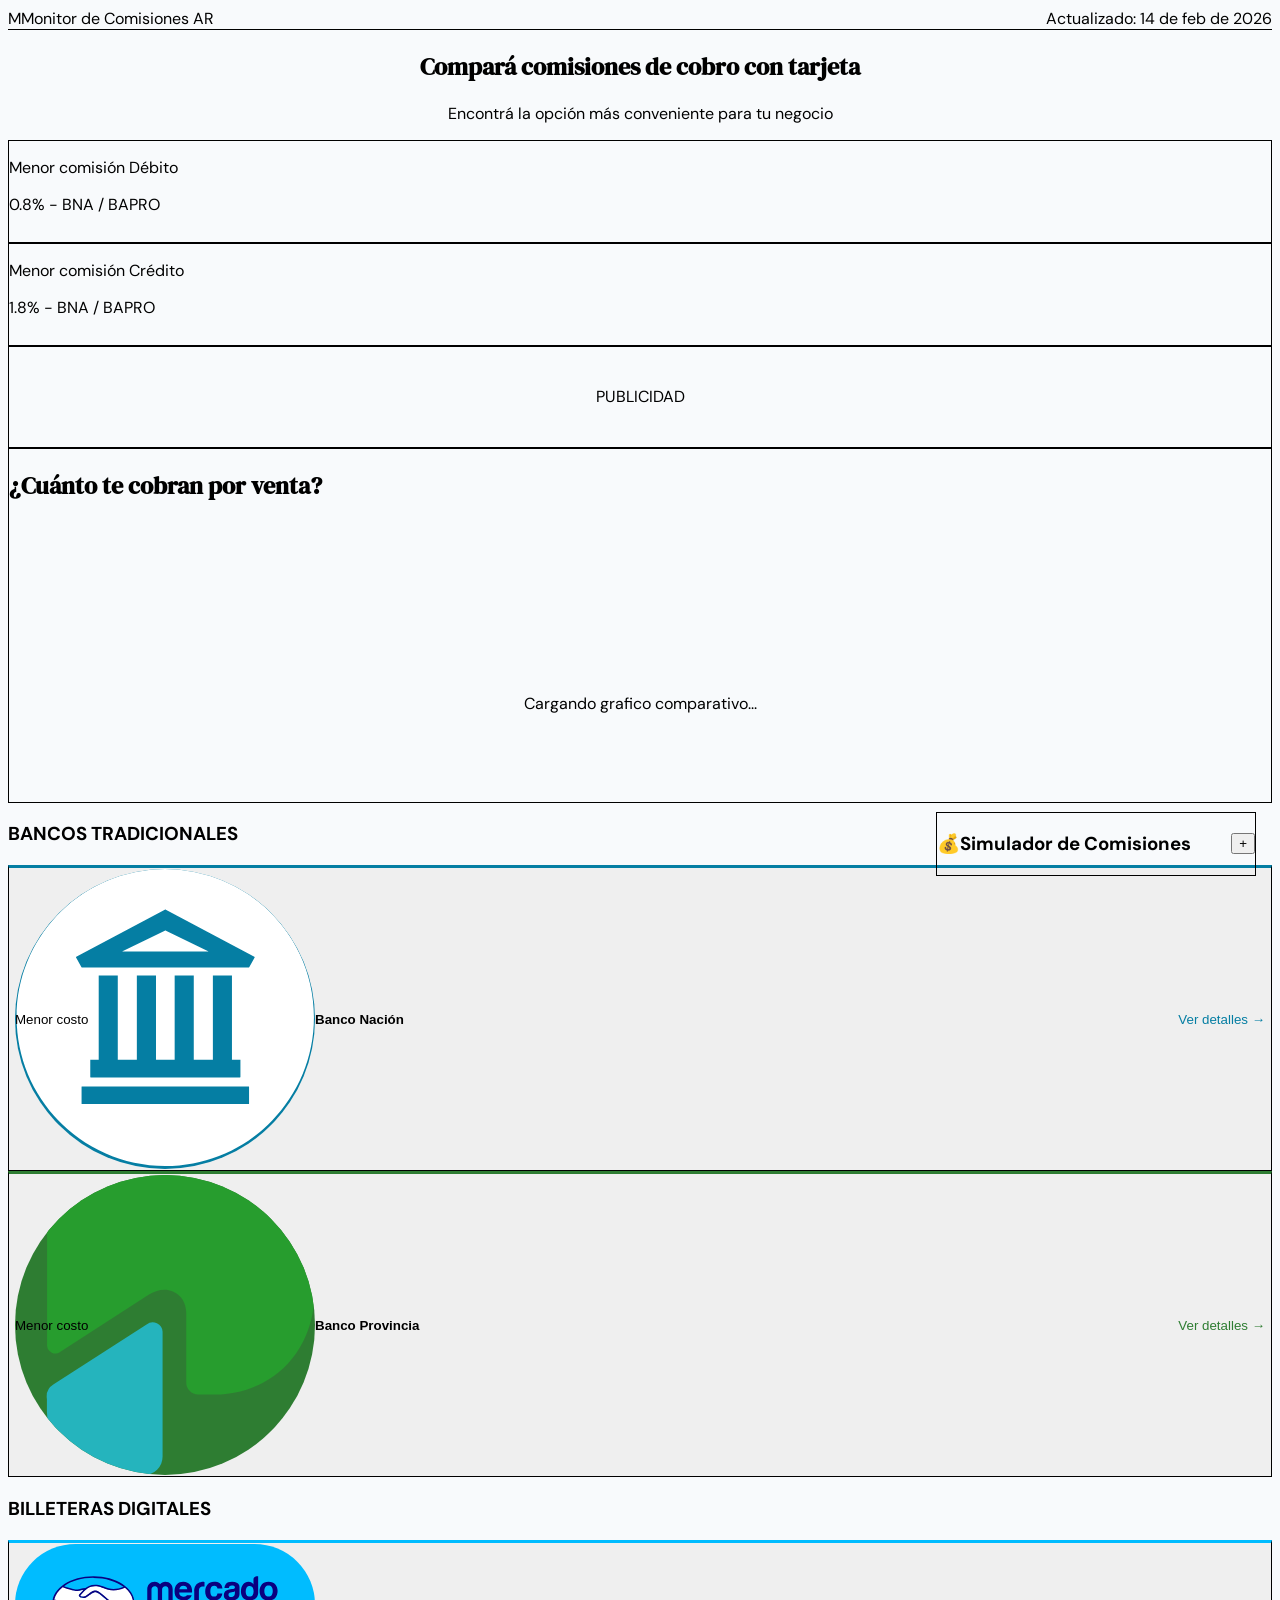
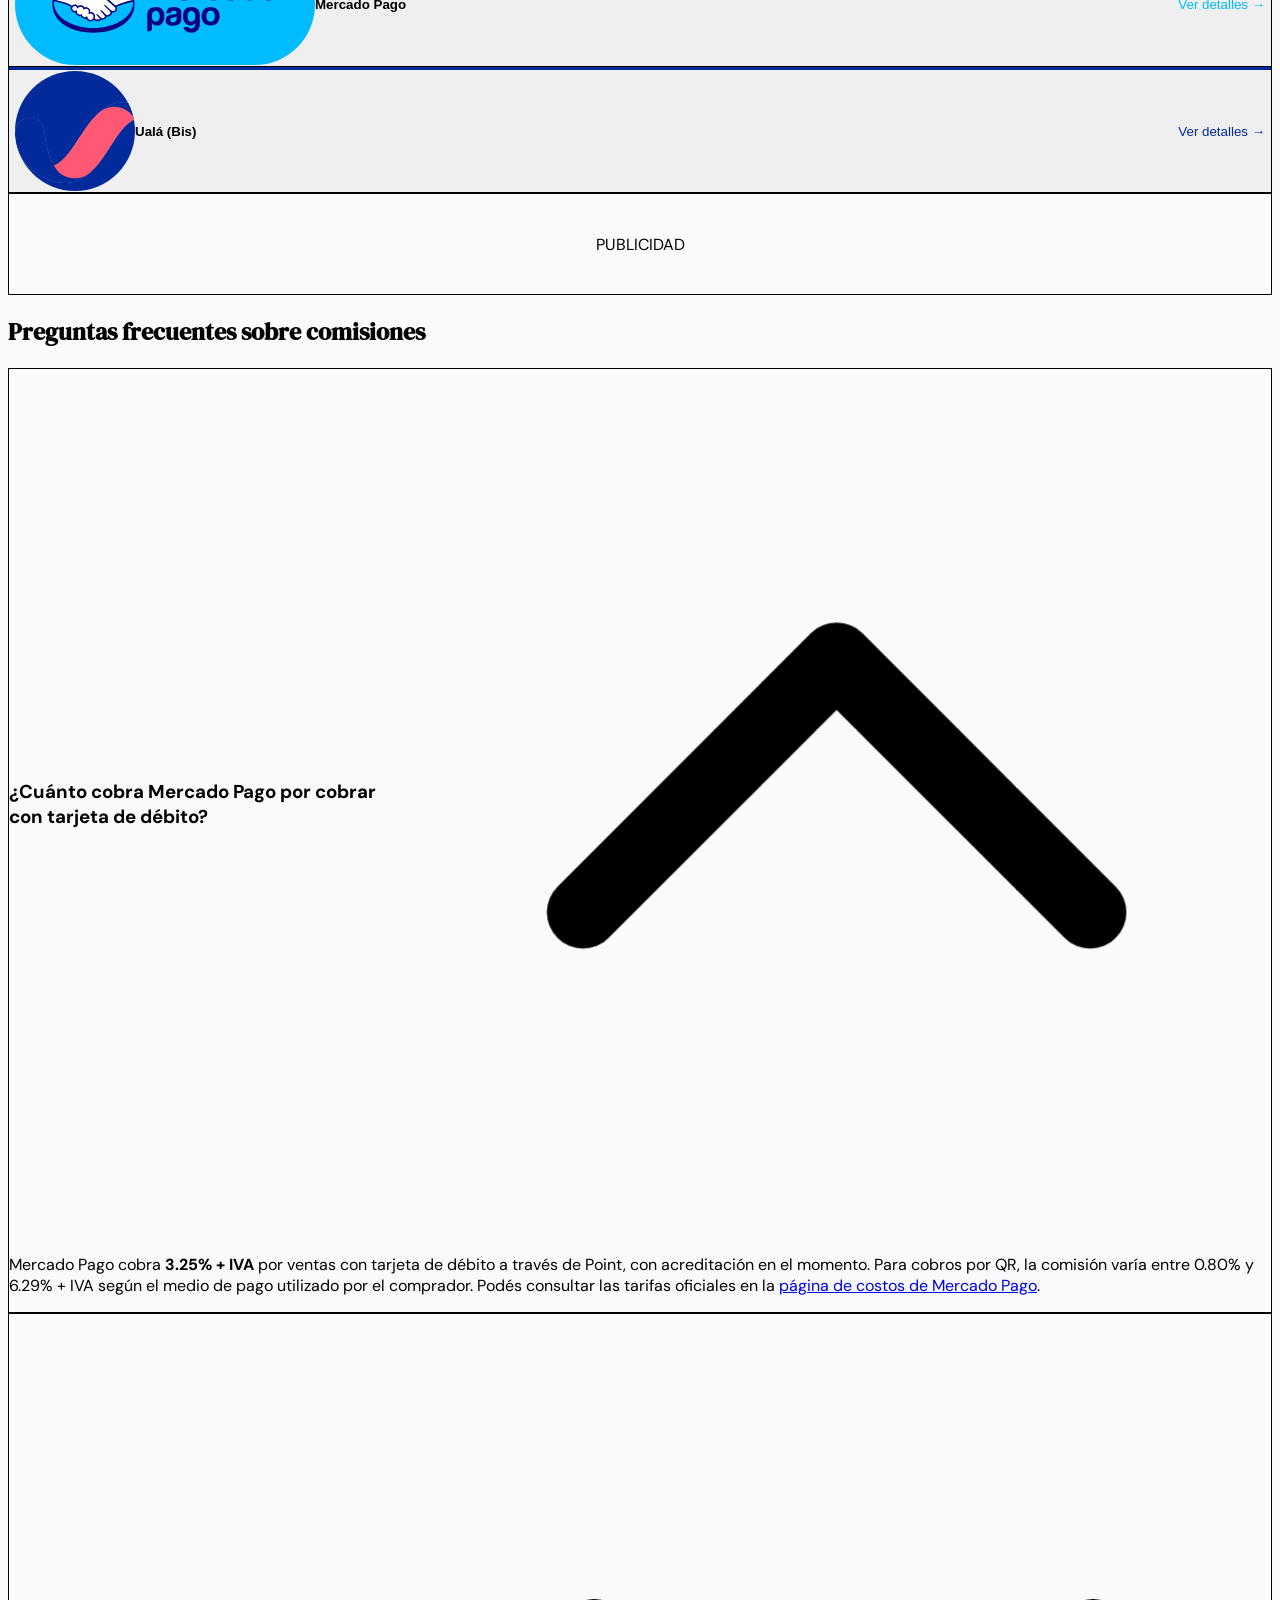
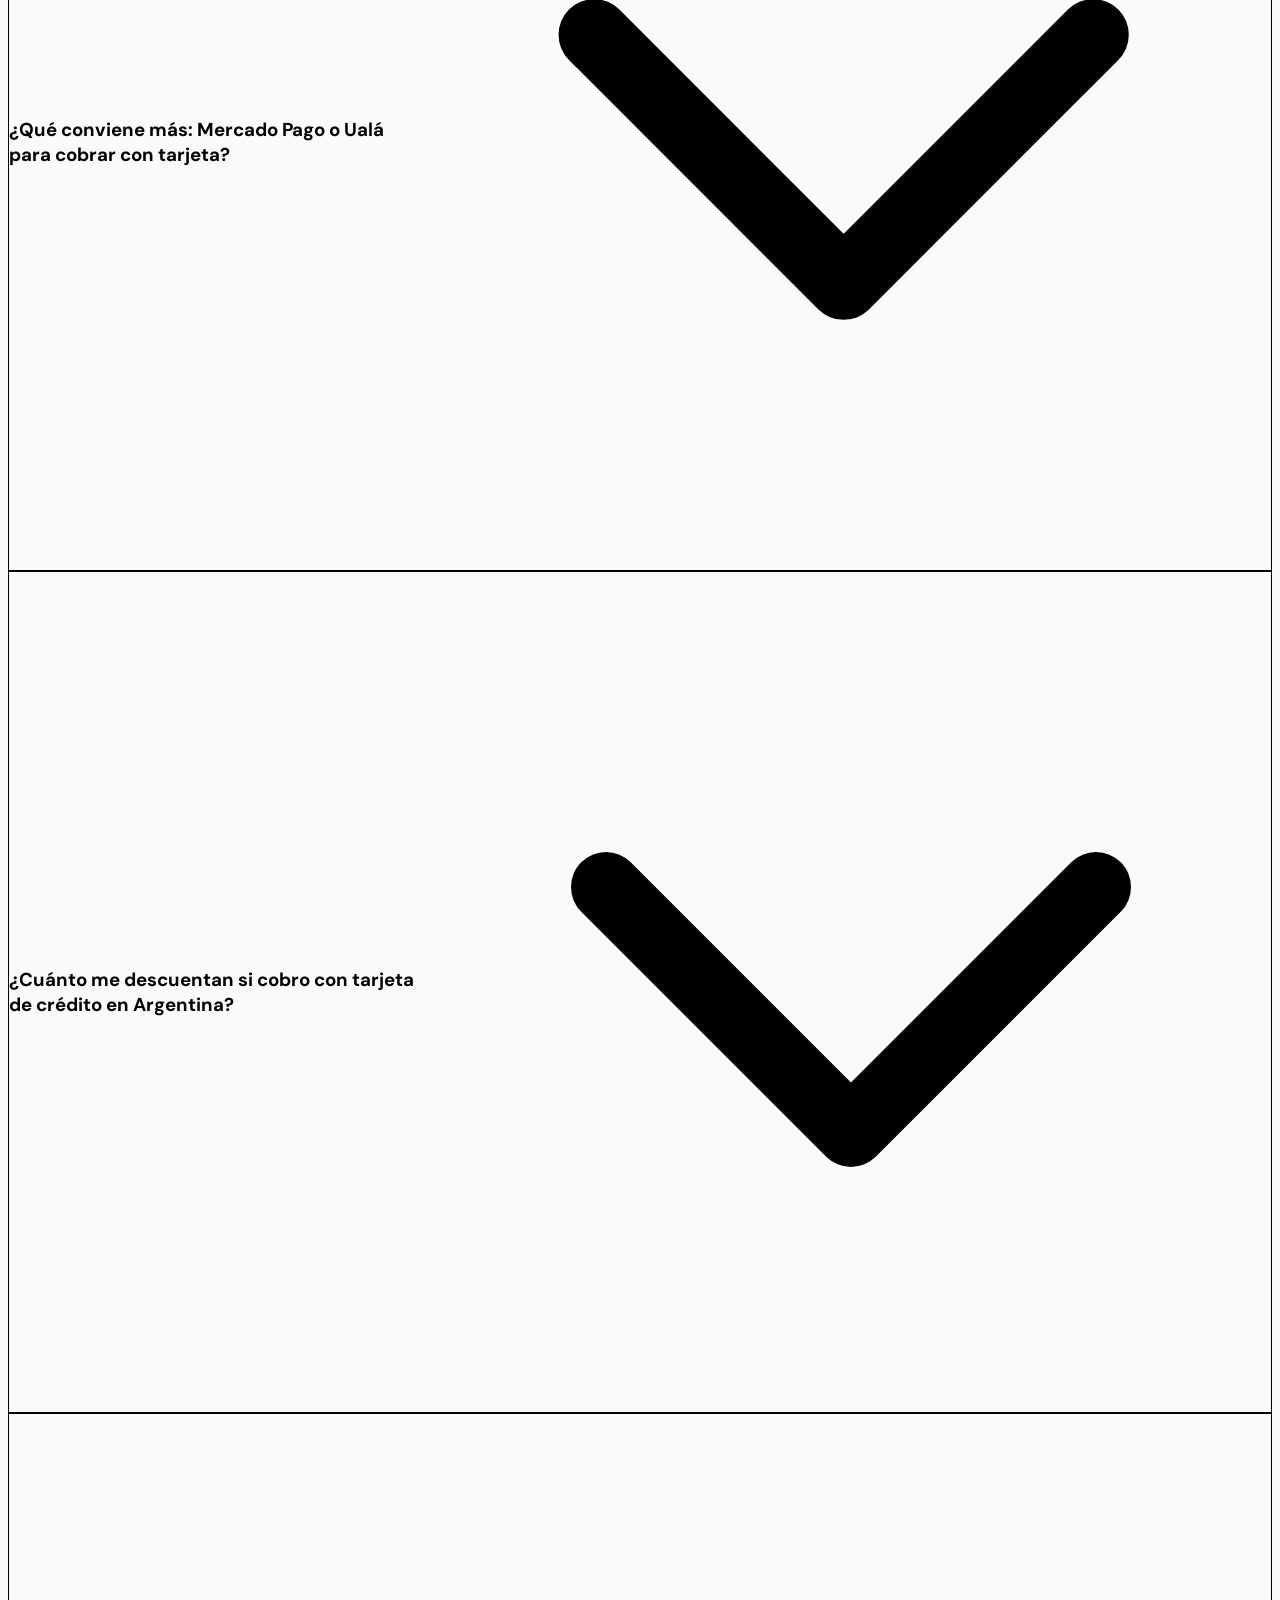
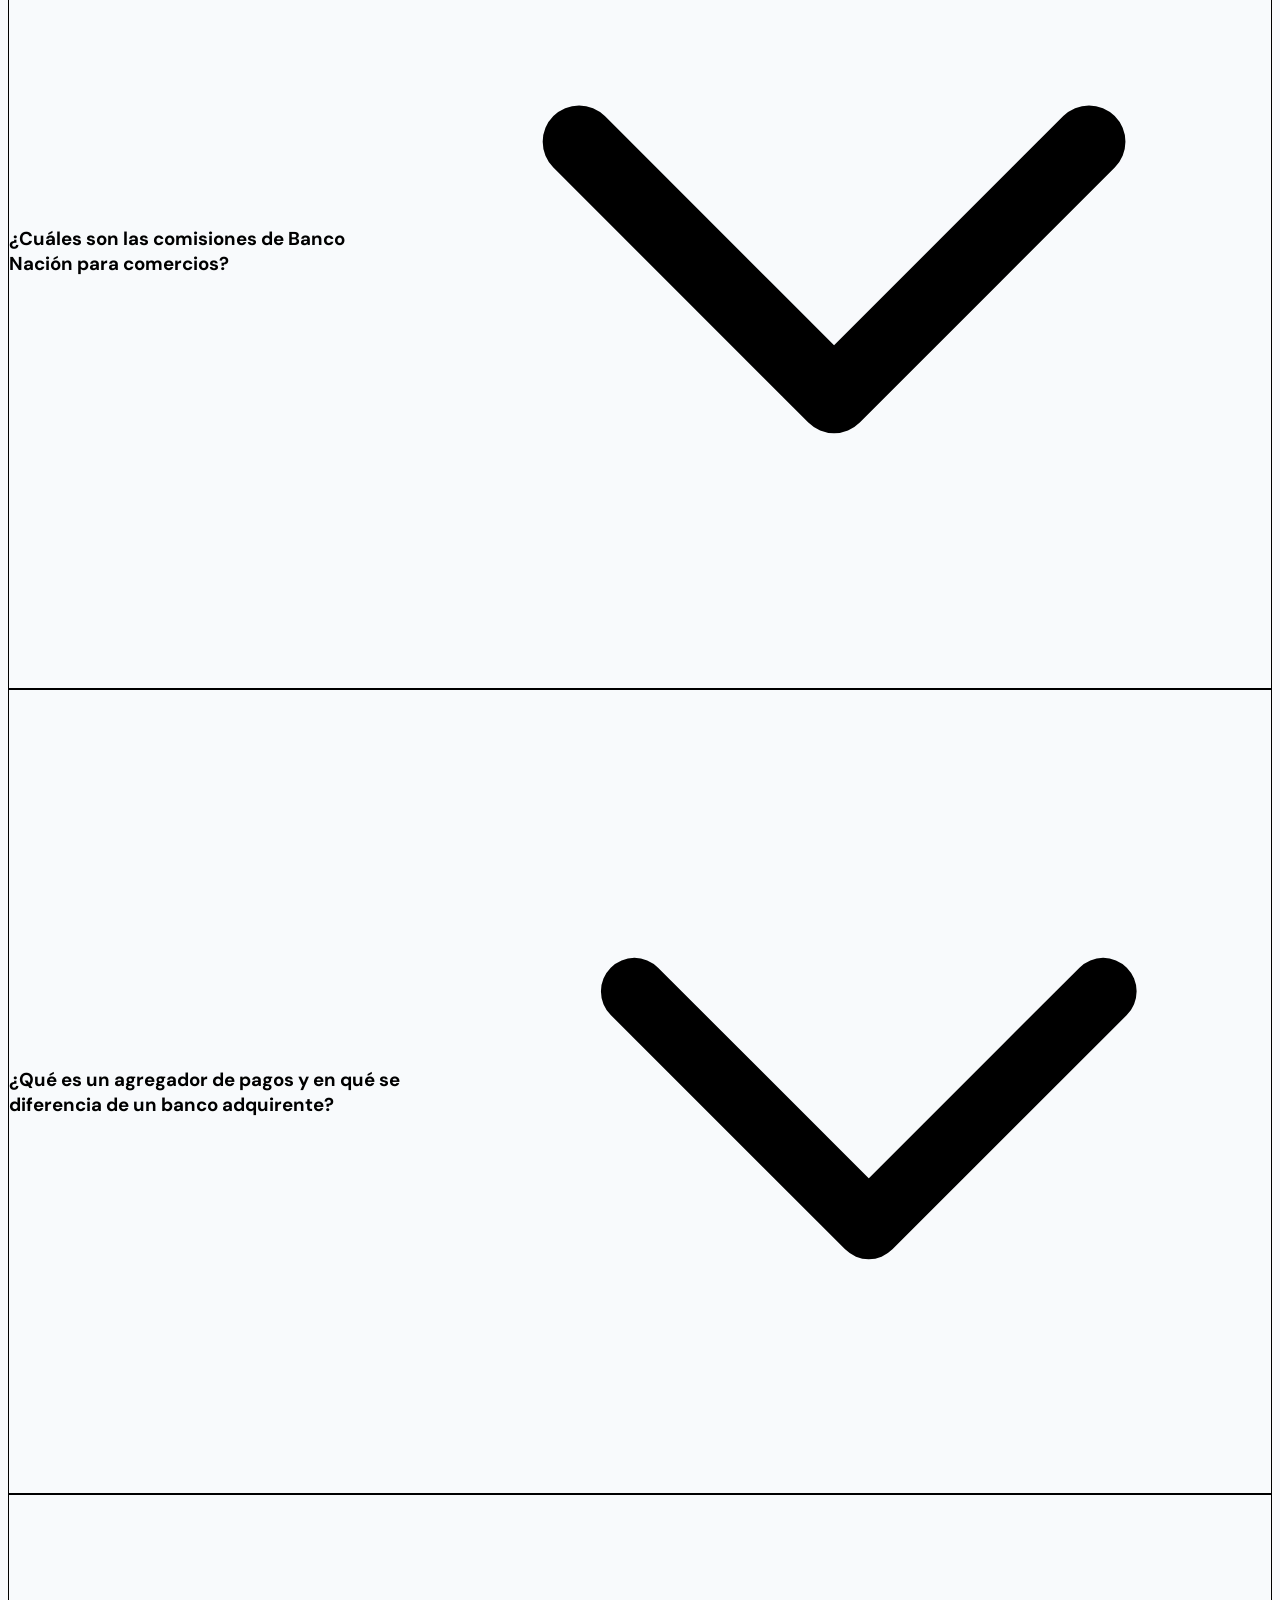
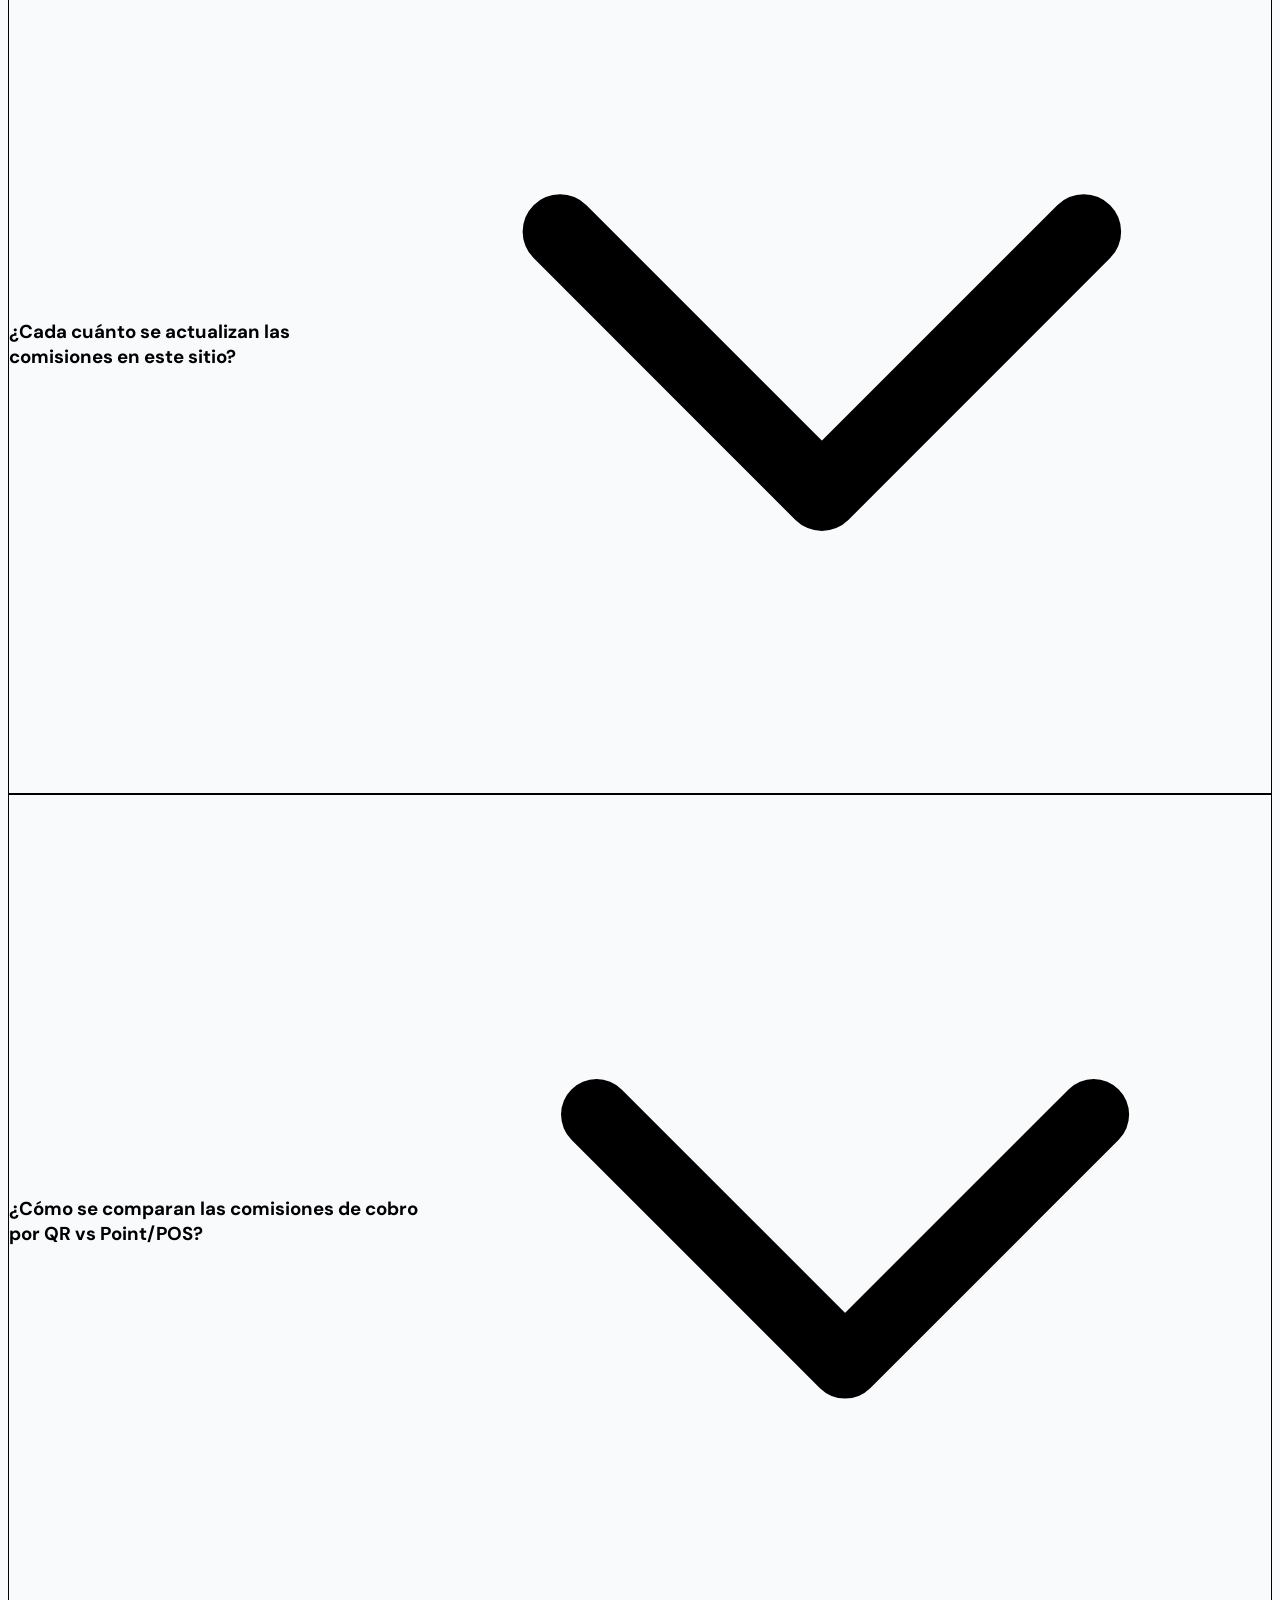
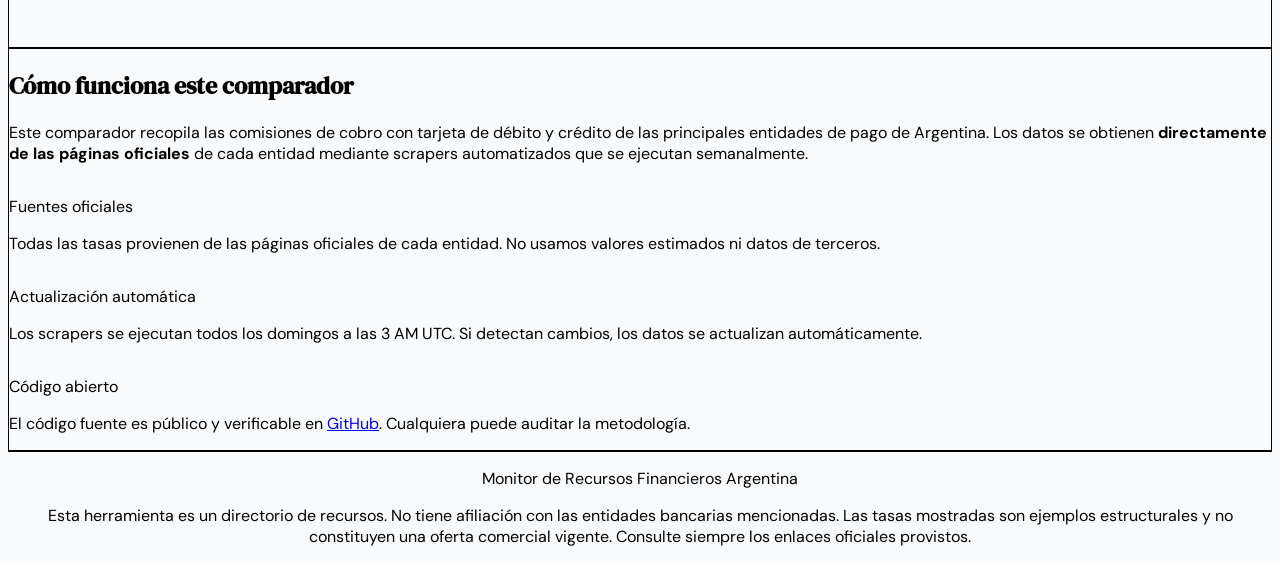
==== index.html @ caa63ddc "perf: lazy-load Chart.js, CLS dimensions, entity anchors, remove cache-buster Chart.js lazy loading:" ====
<!DOCTYPE html>
<html lang="es-AR">

<head>
    <meta charset="UTF-8">
    <meta name="viewport" content="width=device-width, initial-scale=1.0">

    <!-- Primary SEO -->
    <title>Comparar Comisiones Cobro con Tarjeta | Argentina 2026</title>
    <meta name="description" content="Compará comisiones de Mercado Pago, Ualá, Banco Nación y Banco Provincia para cobrar con tarjeta de débito y crédito. Datos actualizados semanalmente desde fuentes oficiales.">
    <link rel="canonical" href="https://cobrocontarjeta.com.ar/">
    <meta name="robots" content="index, follow, max-snippet:-1, max-image-preview:large, max-video-preview:-1">

    <!-- Geographic targeting -->
    <meta name="geo.region" content="AR">
    <meta name="geo.placename" content="Argentina">
    <link rel="alternate" href="https://cobrocontarjeta.com.ar/" hreflang="es-AR">
    <link rel="alternate" href="https://cobrocontarjeta.com.ar/" hreflang="x-default">

    <!-- Open Graph -->
    <meta property="og:type" content="website">
    <meta property="og:title" content="Comparador de Comisiones por Cobro con Tarjeta en Argentina">
    <meta property="og:description" content="Compará comisiones de Mercado Pago, Ualá, Banco Nación y Banco Provincia. Datos actualizados semanalmente desde fuentes oficiales.">
    <meta property="og:url" content="https://cobrocontarjeta.com.ar/">
    <meta property="og:locale" content="es_AR">
    <meta property="og:site_name" content="Cobro con Tarjeta Argentina">
    <meta property="og:image" content="https://cobrocontarjeta.com.ar/og-image.png">
    <meta property="og:image:width" content="1200">
    <meta property="og:image:height" content="630">

    <!-- Twitter Card -->
    <meta name="twitter:card" content="summary_large_image">
    <meta name="twitter:title" content="Comparador de Comisiones por Cobro con Tarjeta en Argentina">
    <meta name="twitter:description" content="Compará comisiones de Mercado Pago, Ualá, Banco Nación y Banco Provincia. Datos actualizados semanalmente.">
    <meta name="twitter:image" content="https://cobrocontarjeta.com.ar/og-image.png">

    <!-- Preconnect to CDN origins -->
    <link rel="preconnect" href="https://fonts.googleapis.com">
    <link rel="preconnect" href="https://fonts.gstatic.com" crossorigin>
    <link rel="preload" href="data.json" as="fetch" crossorigin>

    <!-- Favicon & Theme -->
    <link rel="icon" type="image/svg+xml" href="/favicon.svg">
    <link rel="apple-touch-icon" href="/apple-touch-icon.png">
    <meta name="theme-color" content="#1e40af">

    <!-- Stylesheets -->
    <link rel="stylesheet" href="/tailwind.min.css">
    <link href="https://fonts.googleapis.com/css2?family=DM+Sans:wght@400;500;600;700&family=DM+Serif+Display&display=swap" rel="stylesheet">

    <!-- Google AdSense -->
    <link rel="preconnect" href="//pagead2.googlesyndication.com">
    <link rel="dns-prefetch" href="//pagead2.googlesyndication.com">
    <script async src="https://pagead2.googlesyndication.com/pagead/js/adsbygoogle.js?client=ca-pub-9911542239640489"
         crossorigin="anonymous"></script>
    <!-- Chosen Palette: Slate (Backgrounds/Text) + Blue (Primary) + Emerald (Success/Money) -->
    <!-- Application Structure Plan: 
         1. Header: Context and objective.
         2. Market Context (Chart): Visual comparison of "Acquirer" (Banks) vs "Aggregator" (Fintech) fee structures to set expectations.
         3. Entity Selector (Grid): Interactive cards for the 5 requested entities.
         4. Resource Detail View (Dynamic): The core informational section. Updates based on selection to show:
            - Official Fee Page URL.
            - API/Developer Resource URL.
            - Summary of typical costs.
            - Key characteristics (Immediate vs 14 days).
    -->
    <!-- Visualization & Content Choices:
         - Chart.js Bar Chart: Compares "Standard Maximums" (Credit/Debit regulated caps) vs "Aggregator Fees" to explain why MP/Uala rates differ from BNA/Bapro.
         - Interactive Cards: To act as the navigation menu for the specific entities.
         - Dynamic DOM Updating: To display the specific "Source Report" data (URLs/APIs) without reloading the page.
    -->
    <!-- CONFIRMATION: NO SVG graphics used. NO Mermaid JS used. -->

    <!-- Structured Data -->
    <script type="application/ld+json">
    {
      "@context": "https://schema.org",
      "@graph": [
        {
          "@type": "WebApplication",
          "@id": "https://cobrocontarjeta.com.ar/#app",
          "name": "Cobro con Tarjeta Argentina",
          "alternateName": "Monitor de Comisiones Bancarias",
          "description": "Comparador de comisiones por cobro con tarjeta de débito y crédito en Argentina",
          "url": "https://cobrocontarjeta.com.ar/",
          "applicationCategory": "FinanceApplication",
          "operatingSystem": "All",
          "inLanguage": "es-AR",
          "offers": {
            "@type": "Offer",
            "price": "0",
            "priceCurrency": "ARS"
          },
          "author": {
            "@type": "Person",
            "name": "jrusco",
            "url": "https://github.com/jrusco"
          }
        },
        {
          "@type": "BreadcrumbList",
          "itemListElement": [
            {
              "@type": "ListItem",
              "position": 1,
              "name": "Inicio",
              "item": "https://cobrocontarjeta.com.ar/"
            },
            {
              "@type": "ListItem",
              "position": 2,
              "name": "Comparador de Comisiones"
            }
          ]
        },
        {
          "@type": "ItemList",
          "name": "Procesadores de pago en Argentina",
          "description": "Comparativa de comisiones de procesadores de pago con tarjeta en Argentina",
          "numberOfItems": 4,
          "itemListElement": [
            {
              "@type": "ListItem",
              "position": 1,
              "item": {
                "@type": "PaymentService",
                "name": "Mercado Pago",
                "provider": {
                  "@type": "Organization",
                  "name": "Mercado Pago",
                  "url": "https://www.mercadopago.com.ar"
                },
                "areaServed": { "@type": "Country", "name": "Argentina" },
                "feesAndCommissionsSpecification": "https://www.mercadopago.com.ar/ayuda/cuanto-cuesta-recibir-pagos-con-point_2779"
              }
            },
            {
              "@type": "ListItem",
              "position": 2,
              "item": {
                "@type": "PaymentService",
                "name": "Ualá Bis",
                "provider": {
                  "@type": "Organization",
                  "name": "Ualá",
                  "url": "https://www.uala.com.ar"
                },
                "areaServed": { "@type": "Country", "name": "Argentina" },
                "feesAndCommissionsSpecification": "https://www.uala.com.ar/bis/costos"
              }
            },
            {
              "@type": "ListItem",
              "position": 3,
              "item": {
                "@type": "PaymentService",
                "name": "Banco de la Nación Argentina",
                "provider": {
                  "@type": "BankOrCreditUnion",
                  "name": "Banco de la Nación Argentina",
                  "url": "https://www.bna.com.ar"
                },
                "areaServed": { "@type": "Country", "name": "Argentina" },
                "feesAndCommissionsSpecification": "https://aranceles.fiservargentina.com/"
              }
            },
            {
              "@type": "ListItem",
              "position": 4,
              "item": {
                "@type": "PaymentService",
                "name": "Banco Provincia",
                "provider": {
                  "@type": "BankOrCreditUnion",
                  "name": "Banco de la Provincia de Buenos Aires",
                  "url": "https://www.bancoprovincia.com.ar"
                },
                "areaServed": { "@type": "Country", "name": "Argentina" },
                "feesAndCommissionsSpecification": "https://www.bancoprovincia.com.ar/web/adhesion_comercios"
              }
            }
          ]
        },
        {
          "@type": "FAQPage",
          "mainEntity": [
            {
              "@type": "Question",
              "name": "¿Cuánto cobra Mercado Pago por cobrar con tarjeta de débito?",
              "acceptedAnswer": {
                "@type": "Answer",
                "text": "Mercado Pago cobra 3.25% + IVA por ventas con tarjeta de débito a través de Point, con acreditación en el momento. Para cobros por QR, la comisión varía entre 0.80% y 6.29% + IVA según el medio de pago utilizado por el comprador."
              }
            },
            {
              "@type": "Question",
              "name": "¿Qué conviene más: Mercado Pago o Ualá para cobrar con tarjeta?",
              "acceptedAnswer": {
                "@type": "Answer",
                "text": "Depende de tu volumen y tipo de ventas. Ualá Bis cobra 2.9% + IVA en débito (vs 3.25% de Mercado Pago Point). En crédito, Ualá cobra 4.4% + IVA mientras Mercado Pago cobra 4.39% + IVA con acreditación a 10 días. Ambos acreditan en el momento para débito."
              }
            },
            {
              "@type": "Question",
              "name": "¿Cuánto me descuentan si cobro con tarjeta de crédito en Argentina?",
              "acceptedAnswer": {
                "@type": "Answer",
                "text": "Los bancos adquirentes (Banco Nación, Banco Provincia) cobran 1.8% + IVA con acreditación en 8-10 días hábiles. Los agregadores fintech (Mercado Pago, Ualá) cobran entre 4.39% y 6.29% + IVA, pero ofrecen acreditación inmediata o en menor plazo."
              }
            },
            {
              "@type": "Question",
              "name": "¿Cuáles son las comisiones de Banco Nación para comercios?",
              "acceptedAnswer": {
                "@type": "Answer",
                "text": "Banco Nación cobra 0.8% + IVA para débito (acreditación en 24 horas) y 1.8% + IVA para crédito (acreditación en 8-10 días hábiles). El mantenimiento de la terminal POS puede ser bonificado o variable según el acuerdo comercial."
              }
            },
            {
              "@type": "Question",
              "name": "¿Qué es un agregador de pagos y en qué se diferencia de un banco adquirente?",
              "acceptedAnswer": {
                "@type": "Answer",
                "text": "Un banco adquirente tiene relación directa con las marcas de tarjetas y opera bajo aranceles regulados por el BCRA. Un agregador de pagos funciona como intermediario, fijando sus propias comisiones (generalmente más altas) pero con mayor simplicidad de alta y acreditación más rápida."
              }
            },
            {
              "@type": "Question",
              "name": "¿Cada cuánto se actualizan las comisiones en este sitio?",
              "acceptedAnswer": {
                "@type": "Answer",
                "text": "Las comisiones se actualizan automáticamente cada semana. Los scrapers consultan las páginas oficiales de cada entidad y actualizan los datos si detectan cambios. Todos los datos provienen de fuentes oficiales verificables."
              }
            },
            {
              "@type": "Question",
              "name": "¿Cómo se comparan las comisiones de cobro por QR vs Point/POS?",
              "acceptedAnswer": {
                "@type": "Answer",
                "text": "El cobro por QR generalmente tiene comisiones más bajas que un dispositivo POS/Point. En Mercado Pago, el QR cobra entre 0.80% y 6.29% + IVA según el medio de pago, mientras que el Point cobra 3.25% + IVA en débito. Banco Provincia ofrece QR con saldo en cuenta a 0.8% + IVA."
              }
            }
          ]
        }
      ]
    }
    </script>
</head>

<body class="text-slate-800">

    <!-- Navbar -->
    <nav class="bg-slate-900 border-b border-slate-700 sticky top-0 z-50">
        <div class="max-w-7xl mx-auto px-4 sm:px-6 lg:px-8">
            <div class="flex justify-between h-16">
                <div class="flex items-center gap-3">
                    <div
                        class="w-8 h-8 bg-blue-500 rounded-lg flex items-center justify-center text-white font-bold text-xl">
                        M</div>
                    <span class="font-semibold text-lg tracking-tight text-white">Monitor de Comisiones AR</span>
                </div>
                <div class="flex items-center space-x-4">
                    <time id="globalLastUpdated" datetime=""
                          class="text-xs font-medium bg-emerald-500/20 text-emerald-400 px-2.5 py-0.5 rounded-full status-badge">
                        Datos actualizados semanalmente
                    </time>
                </div>
            </div>
        </div>
    </nav>

    <!-- Main Content -->
    <main class="max-w-7xl mx-auto px-4 sm:px-6 lg:px-8 py-8 space-y-8">

        <!-- Hero Section -->
        <section id="heroSection" class="bg-gradient-to-r from-blue-600 to-blue-700 rounded-xl p-8 shadow-lg text-white animate-entrance" style="animation-delay: 0.05s; opacity: 0;">
            <h1 class="text-2xl md:text-3xl font-bold mb-2 text-center">Compará comisiones de cobro con tarjeta</h1>
            <p class="text-blue-100 mb-6 max-w-2xl text-center mx-auto">Encontrá la opción más conveniente para tu negocio</p>
            <div class="grid grid-cols-1 sm:grid-cols-2 gap-4 max-w-2xl mx-auto">
                <div class="bg-white/15 backdrop-blur-sm rounded-lg p-4 border border-white/20">
                    <p class="text-blue-100 text-sm font-medium mb-1">Menor comisión Débito</p>
                    <p id="heroMinDebit" class="text-2xl font-bold">Cargando...</p>
                </div>
                <div class="bg-white/15 backdrop-blur-sm rounded-lg p-4 border border-white/20">
                    <p class="text-blue-100 text-sm font-medium mb-1">Menor comisión Crédito</p>
                    <p id="heroMinCredit" class="text-2xl font-bold">Cargando...</p>
                </div>
            </div>
        </section>

        <!-- Ad: Between Hero and Chart -->
        <div class="ad-container bg-white rounded-xl shadow-sm border border-slate-100 p-2 text-center overflow-hidden"
             role="complementary" aria-label="Publicidad">
            <p class="text-xs text-slate-400 mb-1 uppercase tracking-wider">Publicidad</p>
            <ins class="adsbygoogle"
                 style="display:block"
                 data-ad-client="ca-pub-9911542239640489"
                 data-ad-slot="2024019641"
                 data-ad-format="horizontal"
                 data-full-width-responsive="true"></ins>
            <script>(adsbygoogle = window.adsbygoogle || []).push({});</script>
        </div>

        <!-- Chart Section -->
        <section class="bg-white rounded-xl shadow-sm border border-slate-100 p-6">
            <div class="mb-4">
                <h2 class="text-xl font-semibold text-slate-900">¿Cuánto te cobran por venta?</h2>
            </div>
            <!-- Chart Container -->
            <div class="chart-container">
                <canvas id="feesChart"></canvas>
                <p id="chartPlaceholder" class="text-center text-sm text-slate-400 py-12">
                    Cargando grafico comparativo...
                </p>
            </div>
        </section>

        <!-- Entity Directory (Grouped by Type) -->
        <section>
            <div class="grid grid-cols-1 md:grid-cols-2 gap-6" id="entityGrid">
                <!-- Javascript will populate grouped cards here -->
            </div>
        </section>

        <!-- Entity Detail View (Dynamic) -->
        <section id="detailSection" class="hidden transition-all duration-500">
            <div class="detail-entrance bg-white rounded-xl shadow-lg border border-slate-200 overflow-hidden max-w-2xl mx-auto">
                <!-- Dynamic Header -->
                <div id="detailHeader" class="entity-header-accent text-white p-6 flex justify-between items-start">
                    <div class="flex items-center gap-4">
                        <img id="detailLogo" src="" alt="Logo" class="w-14 h-14 rounded-full bg-white/20 p-1 shadow-lg object-contain">
                        <div>
                            <h2 id="detailTitle" class="text-2xl font-bold">Nombre Entidad</h2>
                            <span id="detailType" class="inline-block mt-2 px-3 py-1 bg-white/20 rounded-full text-xs font-medium backdrop-blur-sm">Tipo</span>
                            <time id="detailTimestamp" datetime="" class="hidden block mt-1 text-xs text-white/70"></time>
                        </div>
                    </div>
                    <button onclick="closeDetail()"
                        class="text-white/70 hover:text-white transition-colors text-2xl font-bold">&times;</button>
                </div>

                <div class="p-6 space-y-6">
                    <!-- Fee Table (Primary Focus) -->
                    <div class="bg-white rounded-xl shadow-sm border border-slate-200 overflow-hidden">
                        <div class="overflow-x-auto custom-scroll">
                            <table class="w-full text-sm text-left">
                                <thead class="bg-slate-100 text-slate-600 font-semibold border-b border-slate-200">
                                    <tr>
                                        <th class="px-4 py-3">Tipo de pago</th>
                                        <th class="px-4 py-3">Cuándo cobrás</th>
                                        <th class="px-4 py-3 text-right">Comisión</th>
                                    </tr>
                                </thead>
                                <tbody id="detailTableBody" class="divide-y divide-slate-100">
                                    <!-- JS populated -->
                                </tbody>
                            </table>
                        </div>
                        <div class="p-3 bg-yellow-50 border-t border-yellow-100 text-xs text-yellow-800">
                            Las tasas no incluyen IVA ni retenciones. Verificá en la fuente oficial.
                        </div>
                    </div>

                    <!-- Official Source -->
                    <div class="flex items-center justify-between p-4 bg-slate-50 rounded-lg border border-slate-200">
                        <div>
                            <p class="text-sm font-medium text-slate-700">Fuente oficial de comisiones</p>
                            <p class="text-xs text-slate-500 mt-0.5">Consultá las tasas actualizadas</p>
                        </div>
                        <a id="detailFeeLink" href="#" target="_blank"
                            class="px-4 py-2 text-white bg-blue-600 hover:bg-blue-700 rounded-lg transition-colors font-bold text-sm whitespace-nowrap">
                            Ir al sitio &rarr;
                        </a>
                    </div>

                    <!-- Developer Section (Collapsed) -->
                    <details id="apiSection" class="border border-slate-200 rounded-lg">
                        <summary class="px-4 py-3 cursor-pointer text-sm font-medium text-slate-600 hover:bg-slate-50 transition-colors">
                            Información para desarrolladores
                        </summary>
                        <div class="p-4 border-t border-slate-200 bg-slate-900 rounded-b-lg">
                            <p class="text-xs text-slate-400 mb-2">Endpoint de referencia</p>
                            <code id="detailApiUrl" class="text-emerald-400 font-mono text-xs break-all block mb-3"></code>
                            <a id="detailApiLink" href="#" target="_blank"
                                class="text-xs text-white hover:text-emerald-400 underline decoration-emerald-400/50">
                                Ver documentación completa &rarr;
                            </a>
                        </div>
                    </details>
                </div>
            </div>
        </section>

    </main>

    <!-- Transaction Fee Simulator Widget -->
    <aside id="feeSimulator" class="fee-simulator collapsed animate-entrance" style="opacity: 0; animation-delay: 0.35s;">
        <div class="simulator-container bg-white rounded-xl shadow-lg border border-slate-200 overflow-hidden">
            <!-- Header -->
            <div id="simulatorHeader" class="simulator-header bg-gradient-to-r from-blue-600 to-blue-700 text-white px-4 py-3 flex justify-between items-center">
                <h3 class="text-sm font-bold flex items-center gap-2">
                    <span class="text-lg">💰</span>
                    <span>Simulador de Comisiones</span>
                </h3>
                <button id="toggleSimulator" class="text-white/80 hover:text-white transition-colors">
                    <span id="toggleIcon">−</span>
                </button>
            </div>

            <!-- Body (collapsible) -->
            <div id="simulatorBody" class="simulator-body p-4 space-y-4">
                <!-- Amount Input -->
                <div>
                    <label for="saleAmount" class="block text-xs font-medium text-slate-600 mb-1">
                        Monto de venta
                    </label>
                    <div class="relative">
                        <span class="absolute left-3 top-1/2 -translate-y-1/2 text-slate-400">$</span>
                        <input
                            type="number"
                            id="saleAmount"
                            placeholder="0.00"
                            min="0"
                            max="99999999"
                            step="0.01"
                            autocomplete="off"
                            aria-label="Monto de la venta en pesos argentinos"
                            aria-describedby="feeResult"
                            class="w-full pl-7 pr-3 py-2 border border-slate-300 rounded-lg focus:ring-2 focus:ring-blue-500 focus:border-blue-500 outline-none transition-all"
                        />
                    </div>
                </div>

                <!-- Entity Selector -->
                <div>
                    <label for="entitySelector" class="block text-xs font-medium text-slate-600 mb-1">
                        Procesador de pagos
                    </label>
                    <select
                        id="entitySelector"
                        class="w-full px-3 py-2 border border-slate-300 rounded-lg focus:ring-2 focus:ring-blue-500 focus:border-blue-500 outline-none transition-all bg-white"
                    >
                        <option value="">Seleccionar procesador...</option>
                        <!-- Populated by JS -->
                    </select>
                </div>

                <!-- Payment Type Selector (populated dynamically) -->
                <div id="paymentTypeContainer" class="hidden">
                    <label for="paymentTypeSelector" class="block text-xs font-medium text-slate-600 mb-1">
                        Tipo de pago
                    </label>
                    <select
                        id="paymentTypeSelector"
                        class="w-full px-3 py-2 border border-slate-300 rounded-lg focus:ring-2 focus:ring-blue-500 focus:border-blue-500 outline-none transition-all bg-white"
                    >
                        <option value="">Seleccionar tipo...</option>
                        <!-- Populated by JS when entity is selected -->
                    </select>
                </div>

                <!-- IVA Toggle -->
                <div>
                    <label class="flex items-center gap-2 cursor-pointer group">
                        <input
                            type="checkbox"
                            id="ivaToggle"
                            class="w-4 h-4 text-blue-600 border-slate-300 rounded focus:ring-blue-500 cursor-pointer"
                            checked
                        />
                        <span class="text-sm text-slate-700 group-hover:text-slate-900 transition-colors">
                            Incluir IVA (21%)
                        </span>
                    </label>
                </div>

                <!-- Result Display -->
                <div class="pt-2 border-t border-slate-200">
                    <p class="text-xs font-semibold text-red-600 uppercase tracking-wide mb-1">
                        💳 Vas a pagar en comisión
                    </p>
                    <p id="feeResult" class="text-2xl font-bold text-red-600 font-mono">
                        $ 0,00
                    </p>
                    <p id="feeBreakdown" class="text-xs text-slate-500 mt-1">
                        <!-- Shows percentage used -->
                    </p>
                </div>
            </div>
        </div>
    </aside>

    <!-- Ad: Pre-Footer -->
    <div class="max-w-7xl mx-auto px-4 sm:px-6 lg:px-8 pb-8">
        <div id="ad-pre-footer"
             class="ad-container bg-white rounded-xl shadow-sm border border-slate-100 p-2 text-center overflow-hidden"
             role="complementary" aria-label="Publicidad">
            <p class="text-xs text-slate-400 mb-1 uppercase tracking-wider">Publicidad</p>
            <ins class="adsbygoogle"
                 style="display:block"
                 data-ad-client="ca-pub-9911542239640489"
                 data-ad-slot="7743250186"
                 data-ad-format="horizontal"
                 data-full-width-responsive="true"></ins>
        </div>
    </div>

    <!-- FAQ Section -->
    <section class="max-w-7xl mx-auto px-4 sm:px-6 lg:px-8 py-8">
        <h2 class="text-2xl font-bold text-slate-900 mb-6">Preguntas frecuentes sobre comisiones</h2>

        <div class="space-y-4">
            <details class="bg-white rounded-xl shadow-sm border border-slate-100 overflow-hidden group" open>
                <summary class="px-6 py-4 cursor-pointer font-semibold text-slate-800 hover:bg-slate-50 transition-colors list-none flex justify-between items-center">
                    <h3 class="text-base font-semibold">¿Cuánto cobra Mercado Pago por cobrar con tarjeta de débito?</h3>
                    <svg class="w-5 h-5 text-slate-400 group-open:rotate-180 transition-transform" fill="none" stroke="currentColor" viewBox="0 0 24 24">
                        <path stroke-linecap="round" stroke-linejoin="round" stroke-width="2" d="M19 9l-7 7-7-7"/>
                    </svg>
                </summary>
                <div class="px-6 pb-4 text-slate-600 text-sm leading-relaxed">
                    <p>Mercado Pago cobra <strong>3.25% + IVA</strong> por ventas con tarjeta de débito
                    a través de Point, con acreditación en el momento. Para cobros por QR, la comisión
                    varía entre 0.80% y 6.29% + IVA según el medio de pago utilizado por el comprador.
                    Podés consultar las tarifas oficiales en la
                    <a href="https://www.mercadopago.com.ar/ayuda/2779" rel="noopener" target="_blank"
                       class="text-blue-600 underline hover:text-blue-800">página de costos de Mercado Pago</a>.</p>
                </div>
            </details>

            <details class="bg-white rounded-xl shadow-sm border border-slate-100 overflow-hidden group">
                <summary class="px-6 py-4 cursor-pointer font-semibold text-slate-800 hover:bg-slate-50 transition-colors list-none flex justify-between items-center">
                    <h3 class="text-base font-semibold">¿Qué conviene más: Mercado Pago o Ualá para cobrar con tarjeta?</h3>
                    <svg class="w-5 h-5 text-slate-400 group-open:rotate-180 transition-transform" fill="none" stroke="currentColor" viewBox="0 0 24 24">
                        <path stroke-linecap="round" stroke-linejoin="round" stroke-width="2" d="M19 9l-7 7-7-7"/>
                    </svg>
                </summary>
                <div class="px-6 pb-4 text-slate-600 text-sm leading-relaxed">
                    <p>Depende de tu volumen y tipo de ventas. <strong>Ualá Bis cobra 2.9% + IVA en débito</strong>
                    (vs 3.25% de Mercado Pago Point), lo que lo hace más económico para ventas con débito.
                    En crédito, Ualá cobra 4.4% + IVA mientras Mercado Pago cobra 4.39% + IVA con acreditación a 10 días.
                    Ambos acreditan en el momento para débito. Usá el simulador de arriba para comparar
                    cuánto recibirías según tu monto de venta.</p>
                </div>
            </details>

            <details class="bg-white rounded-xl shadow-sm border border-slate-100 overflow-hidden group">
                <summary class="px-6 py-4 cursor-pointer font-semibold text-slate-800 hover:bg-slate-50 transition-colors list-none flex justify-between items-center">
                    <h3 class="text-base font-semibold">¿Cuánto me descuentan si cobro con tarjeta de crédito en Argentina?</h3>
                    <svg class="w-5 h-5 text-slate-400 group-open:rotate-180 transition-transform" fill="none" stroke="currentColor" viewBox="0 0 24 24">
                        <path stroke-linecap="round" stroke-linejoin="round" stroke-width="2" d="M19 9l-7 7-7-7"/>
                    </svg>
                </summary>
                <div class="px-6 pb-4 text-slate-600 text-sm leading-relaxed">
                    <p>El descuento depende del procesador que utilices. Los <strong>bancos adquirentes</strong>
                    (como Banco Nación y Banco Provincia) cobran <strong>1.8% + IVA</strong> por ventas con
                    crédito, con acreditación en 8-10 días hábiles. Los <strong>agregadores fintech</strong>
                    (Mercado Pago, Ualá) cobran entre 4.39% y 6.29% + IVA, pero ofrecen acreditación
                    inmediata o en menor plazo. A la comisión base siempre se suma el 21% de IVA sobre
                    el monto de la comisión.</p>
                </div>
            </details>

            <details class="bg-white rounded-xl shadow-sm border border-slate-100 overflow-hidden group">
                <summary class="px-6 py-4 cursor-pointer font-semibold text-slate-800 hover:bg-slate-50 transition-colors list-none flex justify-between items-center">
                    <h3 class="text-base font-semibold">¿Cuáles son las comisiones de Banco Nación para comercios?</h3>
                    <svg class="w-5 h-5 text-slate-400 group-open:rotate-180 transition-transform" fill="none" stroke="currentColor" viewBox="0 0 24 24">
                        <path stroke-linecap="round" stroke-linejoin="round" stroke-width="2" d="M19 9l-7 7-7-7"/>
                    </svg>
                </summary>
                <div class="px-6 pb-4 text-slate-600 text-sm leading-relaxed">
                    <p>Banco Nación cobra <strong>0.8% + IVA para débito</strong> (acreditación en 24 horas)
                    y <strong>1.8% + IVA para crédito</strong> (acreditación en 8-10 días hábiles). El
                    mantenimiento de la terminal POS puede ser bonificado o variable según el acuerdo
                    comercial. Consultá los aranceles oficiales en la
                    <a href="https://aranceles.fiservargentina.com/" rel="noopener" target="_blank"
                       class="text-blue-600 underline hover:text-blue-800">página de Fiserv Argentina</a>.</p>
                </div>
            </details>

            <details class="bg-white rounded-xl shadow-sm border border-slate-100 overflow-hidden group">
                <summary class="px-6 py-4 cursor-pointer font-semibold text-slate-800 hover:bg-slate-50 transition-colors list-none flex justify-between items-center">
                    <h3 class="text-base font-semibold">¿Qué es un agregador de pagos y en qué se diferencia de un banco adquirente?</h3>
                    <svg class="w-5 h-5 text-slate-400 group-open:rotate-180 transition-transform" fill="none" stroke="currentColor" viewBox="0 0 24 24">
                        <path stroke-linecap="round" stroke-linejoin="round" stroke-width="2" d="M19 9l-7 7-7-7"/>
                    </svg>
                </summary>
                <div class="px-6 pb-4 text-slate-600 text-sm leading-relaxed">
                    <p>Un <strong>banco adquirente</strong> (como Banco Nación o Banco Provincia) tiene relación
                    directa con las marcas de tarjetas (Visa, Mastercard) y opera bajo los aranceles regulados
                    por el BCRA. Un <strong>agregador de pagos</strong> (como Mercado Pago o Ualá) funciona como
                    intermediario: procesa pagos bajo su propia cuenta adquirente y fija sus propias comisiones,
                    generalmente más altas pero con mayor simplicidad de alta y acreditación más rápida. Los bancos
                    requieren trámites de adhesión y una terminal POS; los agregadores permiten empezar a cobrar
                    con solo descargar una app.</p>
                </div>
            </details>

            <details class="bg-white rounded-xl shadow-sm border border-slate-100 overflow-hidden group">
                <summary class="px-6 py-4 cursor-pointer font-semibold text-slate-800 hover:bg-slate-50 transition-colors list-none flex justify-between items-center">
                    <h3 class="text-base font-semibold">¿Cada cuánto se actualizan las comisiones en este sitio?</h3>
                    <svg class="w-5 h-5 text-slate-400 group-open:rotate-180 transition-transform" fill="none" stroke="currentColor" viewBox="0 0 24 24">
                        <path stroke-linecap="round" stroke-linejoin="round" stroke-width="2" d="M19 9l-7 7-7-7"/>
                    </svg>
                </summary>
                <div class="px-6 pb-4 text-slate-600 text-sm leading-relaxed">
                    <p>Las comisiones se actualizan <strong>automáticamente cada semana</strong> (domingos a las
                    3 AM UTC). Nuestros scrapers consultan las páginas oficiales de cada entidad y, si detectan
                    cambios, actualizan los datos automáticamente. No usamos valores fijos ni estimaciones:
                    todos los datos provienen de fuentes oficiales verificables. Podés ver el
                    <a href="https://github.com/jrusco/monitor-comisiones-bancarias" rel="noopener" target="_blank"
                       class="text-blue-600 underline hover:text-blue-800">código fuente en GitHub</a>.</p>
                </div>
            </details>

            <details class="bg-white rounded-xl shadow-sm border border-slate-100 overflow-hidden group">
                <summary class="px-6 py-4 cursor-pointer font-semibold text-slate-800 hover:bg-slate-50 transition-colors list-none flex justify-between items-center">
                    <h3 class="text-base font-semibold">¿Cómo se comparan las comisiones de cobro por QR vs Point/POS?</h3>
                    <svg class="w-5 h-5 text-slate-400 group-open:rotate-180 transition-transform" fill="none" stroke="currentColor" viewBox="0 0 24 24">
                        <path stroke-linecap="round" stroke-linejoin="round" stroke-width="2" d="M19 9l-7 7-7-7"/>
                    </svg>
                </summary>
                <div class="px-6 pb-4 text-slate-600 text-sm leading-relaxed">
                    <p>El cobro por <strong>QR</strong> generalmente tiene comisiones más bajas que un dispositivo
                    POS/Point porque no requiere hardware. En Mercado Pago, el QR cobra entre 0.80% y 6.29% + IVA
                    según el medio de pago del comprador (débito, crédito, saldo en cuenta), mientras que el Point
                    cobra 3.25% + IVA en débito. Banco Provincia ofrece QR con saldo en cuenta a 0.8% + IVA y
                    Clave DNI (token) a 0.6% + IVA. La diferencia principal está en la experiencia de usuario:
                    QR requiere que el comprador escanee un código, mientras que Point/POS acepta contactless y
                    chip directamente.</p>
                </div>
            </details>
        </div>
    </section>

    <!-- Methodology Section -->
    <section class="max-w-7xl mx-auto px-4 sm:px-6 lg:px-8 pb-8">
        <div class="bg-white rounded-xl shadow-sm border border-slate-100 p-6">
            <h2 class="text-xl font-bold text-slate-900 mb-4">Cómo funciona este comparador</h2>
            <div class="prose prose-sm prose-slate max-w-none">
                <p>Este comparador recopila las comisiones de cobro con tarjeta de débito y crédito de las
                principales entidades de pago de Argentina. Los datos se obtienen <strong>directamente de
                las páginas oficiales</strong> de cada entidad mediante scrapers automatizados que se
                ejecutan semanalmente.</p>

                <div class="grid grid-cols-1 md:grid-cols-3 gap-4 mt-4 not-prose">
                    <div class="bg-slate-50 rounded-lg p-4">
                        <p class="font-semibold text-slate-800 text-sm mb-1">Fuentes oficiales</p>
                        <p class="text-xs text-slate-500">Todas las tasas provienen de las páginas oficiales
                        de cada entidad. No usamos valores estimados ni datos de terceros.</p>
                    </div>
                    <div class="bg-slate-50 rounded-lg p-4">
                        <p class="font-semibold text-slate-800 text-sm mb-1">Actualización automática</p>
                        <p class="text-xs text-slate-500">Los scrapers se ejecutan todos los domingos a las
                        3 AM UTC. Si detectan cambios, los datos se actualizan automáticamente.</p>
                    </div>
                    <div class="bg-slate-50 rounded-lg p-4">
                        <p class="font-semibold text-slate-800 text-sm mb-1">Código abierto</p>
                        <p class="text-xs text-slate-500">El código fuente es público y verificable en
                        <a href="https://github.com/jrusco/monitor-comisiones-bancarias"
                           rel="noopener" target="_blank"
                           class="text-blue-600 underline">GitHub</a>. Cualquiera puede auditar la metodología.</p>
                    </div>
                </div>
            </div>
        </div>
    </section>

    <footer class="bg-slate-900 text-slate-400 py-12 mt-12 border-t border-slate-800">
        <div class="max-w-7xl mx-auto px-4 text-center">
            <p class="mb-4">Monitor de Recursos Financieros Argentina</p>
            <p class="text-xs text-slate-500 max-w-2xl mx-auto">
                Esta herramienta es un directorio de recursos. No tiene afiliación con las entidades bancarias
                mencionadas.
                Las tasas mostradas son ejemplos estructurales y no constituyen una oferta comercial vigente.
                Consulte siempre los enlaces oficiales provistos.
            </p>
        </div>
    </footer>

    <script>
        // --- Data Source ---
        // Data is now loaded dynamically from data.json

        // --- Tailwind Color Mapping ---
        // Maps Tailwind bg-* classes to hex colors for CSS variables
        const tailwindColors = {
            'bg-blue-600': '#2563eb',
            'bg-blue-500': '#3b82f6',
            'bg-sky-400': '#38bdf8',
            'bg-emerald-600': '#059669',
            'bg-emerald-500': '#10b981',
            'bg-sky-500': '#0ea5e9',
            'bg-amber-400': '#fbbf24',
            'bg-pink-500': '#ec4899',
            'bg-orange-500': '#f97316',
            'bg-indigo-500': '#6366f1',
            'bg-purple-500': '#a855f7',
            'bg-red-500': '#ef4444',
            'bg-slate-600': '#475569',
            // Official Brand Colors
            'bg-bna-primary': '#057EA3',  // Official BNA teal
            'bg-bapro-primary': '#FFFFFF',
            'bg-bapro-dark': '#2E7D32',
            'bg-mercadopago-primary': '#00bcff',
            'bg-mercadopago-dark': '#0a0080',
            'bg-uala-primary': '#022A9A'
        };

        function getColorHex(tailwindClass) {
            return tailwindColors[tailwindClass] || '#475569';
        }

        // --- Date Formatting Utilities ---

        function formatDate(isoString) {
            if (!isoString) return null;
            return new Date(isoString).toLocaleDateString('es-AR', {
                day: 'numeric', month: 'short', year: 'numeric'
            });
        }

        function renderLastUpdated(entities) {
            const dates = entities
                .filter(e => e.lastUpdated)
                .map(e => new Date(e.lastUpdated));
            if (!dates.length) return;

            const latest = new Date(Math.max(...dates));
            const el = document.getElementById('globalLastUpdated');
            el.textContent = `Actualizado: ${formatDate(latest.toISOString())}`;
            el.setAttribute('datetime', latest.toISOString());
        }

        // --- Transaction Fee Simulator Logic ---

        const simulatorState = {
            amount: 0,
            selectedEntity: null,
            selectedFeeIndex: null,
            includeIVA: true
        };

        // Helper: Format currency with Argentine locale (thousands separator)
        function formatCurrency(amount) {
            return amount.toLocaleString('es-AR', {
                minimumFractionDigits: 2,
                maximumFractionDigits: 2
            });
        }

        function initSimulator(entities) {
            // Populate entity selector
            const entitySelector = document.getElementById('entitySelector');
            entities.forEach(entity => {
                const option = document.createElement('option');
                option.value = entity.id;
                option.textContent = entity.name;
                entitySelector.appendChild(option);
            });

            // Event listeners
            document.getElementById('saleAmount').addEventListener('input', handleAmountChange);
            document.getElementById('entitySelector').addEventListener('change', handleEntityChange);
            document.getElementById('paymentTypeSelector').addEventListener('change', handlePaymentTypeChange);
            document.getElementById('ivaToggle').addEventListener('change', handleIVAToggle);
            document.getElementById('simulatorHeader').addEventListener('click', toggleSimulatorCollapse);

            // Fix #5c: Add resize handler to remove scroll lock on desktop
            window.addEventListener('resize', () => {
                if (window.innerWidth > 768) {
                    document.body.classList.remove('simulator-expanded');
                }
            });

            // Set initial IVA state
            simulatorState.includeIVA = document.getElementById('ivaToggle').checked;

            // Set initial amount
            simulatorState.amount = 0;

            // Set initial collapsed state icon
            document.getElementById('toggleIcon').textContent = '+';

            // Fix #2: Defensive default entity selection with fallback
            const defaultEntityId = 'mercadopago';
            const defaultEntity = entities.find(e => e.id === defaultEntityId);

            if (defaultEntity) {
                entitySelector.value = defaultEntityId;
                entitySelector.dispatchEvent(new Event('change'));
            } else if (entities.length > 0) {
                console.warn('Default entity (mercadopago) not found, using first available entity');
                entitySelector.value = entities[0].id;
                entitySelector.dispatchEvent(new Event('change'));
            }

            // Fix #5c: Ensure scroll lock is removed on init
            document.body.classList.remove('simulator-expanded');
        }

        function handleAmountChange(e) {
            let value = parseFloat(e.target.value) || 0;

            // Validate and clamp to reasonable range
            if (value < 0) {
                value = 0;
                e.target.value = 0;
            }
            if (value > 99999999) { // ~100 million pesos max
                value = 99999999;
                e.target.value = 99999999;
            }

            simulatorState.amount = value;
            recalculateFee();
        }

        function handleEntityChange(e) {
            const entityId = e.target.value;
            const entities = window.appData.entities;

            if (!entityId) {
                simulatorState.selectedEntity = null;
                simulatorState.selectedFeeIndex = null;
                document.getElementById('paymentTypeContainer').classList.add('hidden');
                recalculateFee();
                return;
            }

            const entity = entities.find(e => e.id === entityId);

            // Fix #1: Add null safety check
            if (!entity) {
                console.warn(`Entity not found: ${entityId}`);
                simulatorState.selectedEntity = null;
                simulatorState.selectedFeeIndex = null;
                document.getElementById('paymentTypeContainer').classList.add('hidden');
                recalculateFee();
                return;
            }

            simulatorState.selectedEntity = entity;

            // Populate payment type dropdown
            const paymentTypeSelector = document.getElementById('paymentTypeSelector');

            // Fix #3a: Replace innerHTML with safe DOM manipulation
            while (paymentTypeSelector.firstChild) {
                paymentTypeSelector.removeChild(paymentTypeSelector.firstChild);
            }
            const placeholderOption = document.createElement('option');
            placeholderOption.value = '';
            placeholderOption.textContent = 'Seleccionar tipo...';
            paymentTypeSelector.appendChild(placeholderOption);

            // Fix #4: Handle empty fees array
            if (!entity.fees || entity.fees.length === 0) {
                console.warn(`Entity ${entity.name} has no fees configured`);
                const noFeesOption = document.createElement('option');
                noFeesOption.value = '';
                noFeesOption.textContent = 'Sin comisiones configuradas';
                noFeesOption.disabled = true;
                paymentTypeSelector.appendChild(noFeesOption);
                document.getElementById('paymentTypeContainer').classList.remove('hidden');
                paymentTypeSelector.disabled = true;
                simulatorState.selectedFeeIndex = null;
                recalculateFee();
                return;
            }
            paymentTypeSelector.disabled = false;

            entity.fees.forEach((fee, index) => {
                const option = document.createElement('option');
                option.value = index;
                option.textContent = `${fee.concept} - ${fee.term}`;
                paymentTypeSelector.appendChild(option);
            });

            // Show payment type selector
            document.getElementById('paymentTypeContainer').classList.remove('hidden');

            // Auto-select QR for MercadoPago
            if (entityId === 'mercadopago') {
                const qrIndex = entity.fees.findIndex(fee => fee.concept.includes('QR'));
                if (qrIndex !== -1) {
                    paymentTypeSelector.value = qrIndex;
                    paymentTypeSelector.dispatchEvent(new Event('change'));
                    return; // Skip the reset below
                }
            }

            // Reset fee selection
            simulatorState.selectedFeeIndex = null;
            recalculateFee();
        }

        function handlePaymentTypeChange(e) {
            const feeIndex = e.target.value;
            simulatorState.selectedFeeIndex = feeIndex !== '' ? parseInt(feeIndex) : null;
            recalculateFee();
        }

        function handleIVAToggle(e) {
            simulatorState.includeIVA = e.target.checked;
            recalculateFee();
        }

        function toggleSimulatorCollapse() {
            const simulator = document.getElementById('feeSimulator');
            const icon = document.getElementById('toggleIcon');
            const isCollapsed = simulator.classList.contains('collapsed');

            simulator.classList.toggle('collapsed');
            icon.textContent = simulator.classList.contains('collapsed') ? '+' : '−';

            // Fix #5b: Toggle body scroll lock for mobile (browser-compatible)
            if (window.innerWidth <= 768) {
                if (isCollapsed) {
                    document.body.classList.add('simulator-expanded');
                } else {
                    document.body.classList.remove('simulator-expanded');
                }
            }
        }

        function recalculateFee() {
            const resultEl = document.getElementById('feeResult');
            const breakdownEl = document.getElementById('feeBreakdown');

            // Validate inputs
            if (!simulatorState.amount || !simulatorState.selectedEntity || simulatorState.selectedFeeIndex === null) {
                resultEl.textContent = '$ 0,00';
                resultEl.classList.remove('result-updated', 'text-red-600', 'text-slate-400');
                resultEl.classList.add('text-slate-900');
                breakdownEl.textContent = '';
                return;
            }

            // Get selected fee
            const fee = simulatorState.selectedEntity.fees[simulatorState.selectedFeeIndex];

            // Extract numeric rate from fee.rate string (e.g., "3.25% + IVA")
            const rateMatch = fee.rate.match(/(\d+[\.,]?\d*)/);

            // Handle non-numeric rates (e.g., "Bonificado o Variable")
            if (!rateMatch) {
                resultEl.textContent = '$ -';
                resultEl.classList.remove('text-red-600');
                resultEl.classList.add('text-slate-400');

                // Fix #3b: Replace innerHTML with safe DOM manipulation
                while (breakdownEl.firstChild) {
                    breakdownEl.removeChild(breakdownEl.firstChild);
                }
                const warningSpan = document.createElement('span');
                warningSpan.className = 'text-yellow-600';
                warningSpan.textContent = '⚠️ Tasa variable - consultar con proveedor';
                breakdownEl.appendChild(warningSpan);
                return;
            }

            // Reset result styling (will be set based on totalFee amount)
            resultEl.classList.remove('text-slate-400');

            const baseRate = parseFloat(rateMatch[0].replace(',', '.'));

            // Calculate base fee
            let totalFee = simulatorState.amount * (baseRate / 100);

            // Apply IVA if enabled
            if (simulatorState.includeIVA) {
                totalFee = totalFee * 1.21;
            }

            // Apply color based on fee amount
            if (totalFee > 0) {
                resultEl.classList.remove('text-slate-900');
                resultEl.classList.add('text-red-600');
            } else {
                resultEl.classList.remove('text-red-600');
                resultEl.classList.add('text-slate-900');
            }

            // Display result with Argentine formatting
            resultEl.textContent = `$ ${formatCurrency(totalFee)}`;

            // Trigger update animation
            resultEl.classList.remove('result-updated');
            void resultEl.offsetWidth; // Force reflow
            resultEl.classList.add('result-updated');

            // Show breakdown with warning for ranges
            const ivaText = simulatorState.includeIVA ? ' + IVA' : '';
            const amountText = formatCurrency(simulatorState.amount);

            if (fee.rate.includes('-')) {
                // Fix #3c: Replace innerHTML with safe DOM manipulation
                while (breakdownEl.firstChild) {
                    breakdownEl.removeChild(breakdownEl.firstChild);
                }
                breakdownEl.appendChild(document.createTextNode(`${baseRate}%${ivaText} sobre $${amountText}`));
                breakdownEl.appendChild(document.createElement('br'));
                const infoSpan = document.createElement('span');
                infoSpan.className = 'text-blue-600';
                infoSpan.textContent = `ℹ️ Tasa desde ${baseRate}% (puede variar)`;
                breakdownEl.appendChild(infoSpan);
            } else {
                breakdownEl.textContent = `${baseRate}%${ivaText} sobre $${amountText}`;
            }
        }

        // --- Core Functions ---

        function lazyLoadChart(entities) {
            const chartSection = document.querySelector('.chart-container');
            if (!chartSection) return;

            const observer = new IntersectionObserver((entries) => {
                if (entries[0].isIntersecting) {
                    observer.disconnect();
                    const chartScript = document.createElement('script');
                    chartScript.src = 'https://cdn.jsdelivr.net/npm/chart.js';
                    chartScript.onload = () => {
                        const pluginScript = document.createElement('script');
                        pluginScript.src = 'https://cdn.jsdelivr.net/npm/chartjs-plugin-datalabels@2';
                        pluginScript.onload = () => renderChart(entities);
                        document.head.appendChild(pluginScript);
                    };
                    document.head.appendChild(chartScript);
                }
            }, { rootMargin: '300px' });

            observer.observe(chartSection);
        }

        async function initApp() {
            try {
                const response = await fetch('data.json');
                if (!response.ok) {
                    throw new Error(`HTTP error! status: ${response.status}`);
                }
                const entities = await response.json();

                // Make entities available globally first
                window.appData = { entities };

                renderLastUpdated(entities);  // Update navbar timestamp
                renderHeroMetrics(entities);  // Must run first to set min rates
                lazyLoadChart(entities);
                renderEntityGrid(entities);
                initSimulator(entities);  // Initialize fee simulator

            } catch (error) {
                console.error("Failed to load entity data:", error);
                const grid = document.getElementById('entityGrid');
                grid.innerHTML = `<p class="text-red-500 col-span-full">Error: No se pudieron cargar los datos de las entidades. Por favor, intente de nuevo más tarde.</p>`;
            }
        }

        function renderEntityGrid(entities) {
            const grid = document.getElementById('entityGrid');

            // Group entities by type
            const groups = {
                'Bancos tradicionales': entities.filter(e => e.type.includes('Banco')),
                'Billeteras digitales': entities.filter(e => e.type.includes('Agregador') || e.type.includes('Fintech')),
                'Procesadores': entities.filter(e => e.type.includes('Procesador'))
            };

            // Helper to check if entity has lowest fee
            const hasLowestFee = (entity) => {
                const extractRate = (rateStr) => {
                    const match = rateStr.match(/(\d+[\.,]?\d*)/);
                    return match ? parseFloat(match[0].replace(',', '.')) : null;
                };

                return entity.fees.some(fee => {
                    const rate = extractRate(fee.rate);
                    if (rate === null) return false;
                    if (fee.concept.includes('Débito') && rate === window.appData?.minDebitRate) return true;
                    if (fee.concept.includes('Crédito') && rate === window.appData?.minCreditRate) return true;
                    return false;
                });
            };

            // Render grouped layout
            grid.innerHTML = Object.entries(groups).filter(([_, groupEntities]) => groupEntities.length > 0).map(([groupName, groupEntities]) => `
                <div class="space-y-3">
                    <h3 class="text-sm font-semibold text-slate-500 uppercase tracking-wider px-1">${groupName}</h3>
                    <div class="space-y-3">
                        ${groupEntities.map(entity => `
                            <button id="${entity.id}"
                                    onclick="showEntityDetail('${entity.id}')"
                                    class="entity-card card-hover animate-entrance opacity-0 w-full bg-white rounded-xl border border-slate-200 p-4 flex items-center gap-4 transition-all group text-left relative"
                                    style="--entity-color: ${getColorHex(entity.color)}">
                                ${hasLowestFee(entity) ? '<span class="absolute -top-2 -right-2 bg-emerald-500 text-white text-xs font-bold px-2 py-0.5 rounded-full shadow-sm">Menor costo</span>' : ''}
                                <div class="w-10 h-10 rounded-full ${entity.color} flex items-center justify-center shadow-md group-hover:scale-110 transition-transform flex-shrink-0 overflow-hidden">
                                    ${entity.logoUrl ? `<img src="${entity.logoUrl}" alt="${entity.name}" class="w-full h-full object-contain">` : `<span class="text-white font-bold text-sm">${entity.logo}</span>`}
                                </div>
                                <div class="flex-1 min-w-0">
                                    <h4 class="font-bold text-slate-800 text-sm leading-tight">${entity.name}</h4>
                                </div>
                                <span class="text-xs font-semibold ${entity.textColor} bg-slate-50 px-2 py-1 rounded flex-shrink-0">
                                    Ver detalles &rarr;
                                </span>
                            </button>
                        `).join('')}
                    </div>
                </div>
            `).join('');
        }

        function renderHeroMetrics(entities) {
            // Helper to extract numeric rate from fee string
            const extractRate = (rateStr) => {
                const match = rateStr.match(/(\d+[\.,]?\d*)/);
                return match ? parseFloat(match[0].replace(',', '.')) : null;
            };

            // Find minimum debit fee
            let minDebit = { rate: Infinity, entities: [] };
            let minCredit = { rate: Infinity, entities: [] };

            entities.forEach(entity => {
                entity.fees.forEach(fee => {
                    const rate = extractRate(fee.rate);
                    if (rate === null) return;

                    if (fee.concept.includes('Débito')) {
                        if (rate < minDebit.rate) {
                            minDebit = { rate, entities: [{ name: entity.name, logo: entity.logo }] };
                        } else if (rate === minDebit.rate) {
                            minDebit.entities.push({ name: entity.name, logo: entity.logo });
                        }
                    }

                    if (fee.concept.includes('Crédito')) {
                        if (rate < minCredit.rate) {
                            minCredit = { rate, entities: [{ name: entity.name, logo: entity.logo }] };
                        } else if (rate === minCredit.rate) {
                            minCredit.entities.push({ name: entity.name, logo: entity.logo });
                        }
                    }
                });
            });

            // Update hero section
            const debitEl = document.getElementById('heroMinDebit');
            const creditEl = document.getElementById('heroMinCredit');

            if (minDebit.rate !== Infinity) {
                const entityList = minDebit.entities.length > 1
                    ? minDebit.entities.map(e => e.logo).join(' / ')
                    : minDebit.entities[0].name;
                debitEl.innerHTML = `${minDebit.rate}% <span class="text-base font-normal text-blue-100">- ${entityList}</span>`;
            }

            if (minCredit.rate !== Infinity) {
                const entityList = minCredit.entities.length > 1
                    ? minCredit.entities.map(e => e.logo).join(' / ')
                    : minCredit.entities[0].name;
                creditEl.innerHTML = `${minCredit.rate}% <span class="text-base font-normal text-blue-100">- ${entityList}</span>`;
            }

            // Store for use in entity cards
            window.appData = window.appData || {};
            window.appData.minDebitRate = minDebit.rate;
            window.appData.minCreditRate = minCredit.rate;
        }

        function showEntityDetail(id) {
            const entities = window.appData.entities;
            const entity = entities.find(e => e.id === id);
            if (!entity) return;

            // Update Header with entity color and logo
            const detailHeader = document.getElementById('detailHeader');
            detailHeader.style.setProperty('--entity-color', getColorHex(entity.color));

            document.getElementById('detailLogo').src = entity.logoUrl || '';
            document.getElementById('detailLogo').alt = entity.name + ' Logo';
            document.getElementById('detailTitle').textContent = entity.name;
            document.getElementById('detailType').textContent = entity.type;

            // Update timestamp
            const detailTimestamp = document.getElementById('detailTimestamp');
            if (entity.lastUpdated) {
                detailTimestamp.textContent = `Verificado: ${formatDate(entity.lastUpdated)}`;
                detailTimestamp.setAttribute('datetime', entity.lastUpdated);
                detailTimestamp.classList.remove('hidden');
            } else {
                detailTimestamp.classList.add('hidden');
            }

            // Update Resources
            // Update fee link
            const feeLink = document.getElementById('detailFeeLink');
            feeLink.href = entity.feeUrl;

            // API Section (details element)
            const apiSection = document.getElementById('apiSection');
            if (entity.hasApi) {
                apiSection.style.display = 'block';
                document.getElementById('detailApiUrl').textContent = entity.apiUrl;
                document.getElementById('detailApiLink').href = entity.apiDocs || '#';
            } else {
                apiSection.style.display = 'none';
            }

            // Update Table
            const tableBody = document.getElementById('detailTableBody');
            tableBody.innerHTML = entity.fees.map(fee => `
                <tr class="hover:bg-slate-50 transition-colors">
                    <td class="px-4 py-3 font-medium text-slate-700">${fee.concept}</td>
                    <td class="px-4 py-3 text-slate-500">${fee.term}</td>
                    <td class="px-4 py-3 text-right font-mono text-slate-800 font-bold">${fee.rate}</td>
                </tr>
            `).join('');

            // Show Section
            const section = document.getElementById('detailSection');
            section.classList.remove('hidden');
            section.classList.add('block');

            // Scroll to detail
            section.scrollIntoView({ behavior: 'smooth', block: 'start' });

            // Pre-populate simulator with selected entity
            const entitySelector = document.getElementById('entitySelector');
            if (entitySelector && entitySelector.value !== id) {
                entitySelector.value = id;
                entitySelector.dispatchEvent(new Event('change'));
            }
        }

        function closeDetail() {
            const section = document.getElementById('detailSection');
            section.classList.add('hidden');
            section.classList.remove('block');
        }

        // --- Visualization Logic ---
        function renderChart(entities) {
            const placeholder = document.getElementById('chartPlaceholder');
            if (placeholder) placeholder.remove();
            const ctx = document.getElementById('feesChart').getContext('2d');

            // Helper to find a specific fee rate, returns null if not found
            const getRate = (entityId, concept, term) => {
                const entity = entities.find(e => e.id === entityId);
                if (!entity) return null;
                const fee = entity.fees.find(f => f.concept.includes(concept) && (term === '' || f.term.includes(term)));
                const rateMatch = fee ? fee.rate.match(/(\d+[\.,]?\d*)/) : null;
                return rateMatch ? parseFloat(rateMatch[0].replace(',', '.')) : null;
            };

            // Build data for each entity - individual bars
            const entityData = [
                { name: 'Banco Nación', id: 'bna' },
                { name: 'Banco Provincia', id: 'bapro' },
                { name: 'Mercado Pago', id: 'mercadopago' },
                { name: 'Ualá', id: 'uala' }
            ];

            const labels = entityData.map(e => e.name);

            // Debit: use standard/immediate rate
            const debitData = entityData.map(e => {
                let rate = getRate(e.id, 'Débito', 'En el momento');
                if (rate === null) rate = getRate(e.id, 'Débito', '');
                return rate;
            });

            // Credit: use standard timing (not immediate) for fair comparison
            const creditData = entityData.map(e => {
                let rate = getRate(e.id, 'Crédito', '14 días');
                if (rate === null) rate = getRate(e.id, 'Crédito', 'días hábiles');
                if (rate === null) rate = getRate(e.id, 'Crédito', '');
                return rate;
            });

            new Chart(ctx, {
                type: 'bar',
                data: {
                    labels: labels,
                    datasets: [
                        {
                            label: 'Débito',
                            data: debitData,
                            backgroundColor: '#14b8a6',
                            borderRadius: 4,
                            barPercentage: 0.7
                        },
                        {
                            label: 'Crédito',
                            data: creditData,
                            backgroundColor: '#8b5cf6',
                            borderRadius: 4,
                            barPercentage: 0.7
                        }
                    ]
                },
                plugins: [ChartDataLabels],
                options: {
                    indexAxis: 'y',
                    responsive: true,
                    maintainAspectRatio: false,
                    plugins: {
                        legend: {
                            position: 'bottom',
                            labels: {
                                usePointStyle: true,
                                padding: 20
                            }
                        },
                        tooltip: {
                            callbacks: {
                                label: function (context) {
                                    return context.dataset.label + ': ' + context.parsed.x + '% + IVA';
                                }
                            }
                        },
                        datalabels: {
                            anchor: 'end',
                            align: 'end',
                            color: '#334155',
                            font: {
                                weight: 'bold',
                                size: 11
                            },
                            formatter: function(value) {
                                return value !== null ? value + '%' : '';
                            }
                        }
                    },
                    scales: {
                        x: {
                            beginAtZero: true,
                            max: 8,
                            grid: { color: '#f1f5f9' },
                            ticks: {
                                callback: function(value) {
                                    return value + '%';
                                }
                            }
                        },
                        y: {
                            grid: { display: false }
                        }
                    }
                }
            });
        }

        // Initialize
        document.addEventListener('DOMContentLoaded', initApp);

        // ── Deferred Ad Loading (below-the-fold) ───────────
        (function() {
            var adEl = document.getElementById('ad-pre-footer');
            if (!adEl) return;

            if ('IntersectionObserver' in window) {
                var observer = new IntersectionObserver(function(entries) {
                    if (entries[0].isIntersecting) {
                        (adsbygoogle = window.adsbygoogle || []).push({});
                        observer.disconnect();
                    }
                }, { rootMargin: '200px' });
                observer.observe(adEl);
            } else {
                (adsbygoogle = window.adsbygoogle || []).push({});
            }
        })();

    </script>
</body>

</html>
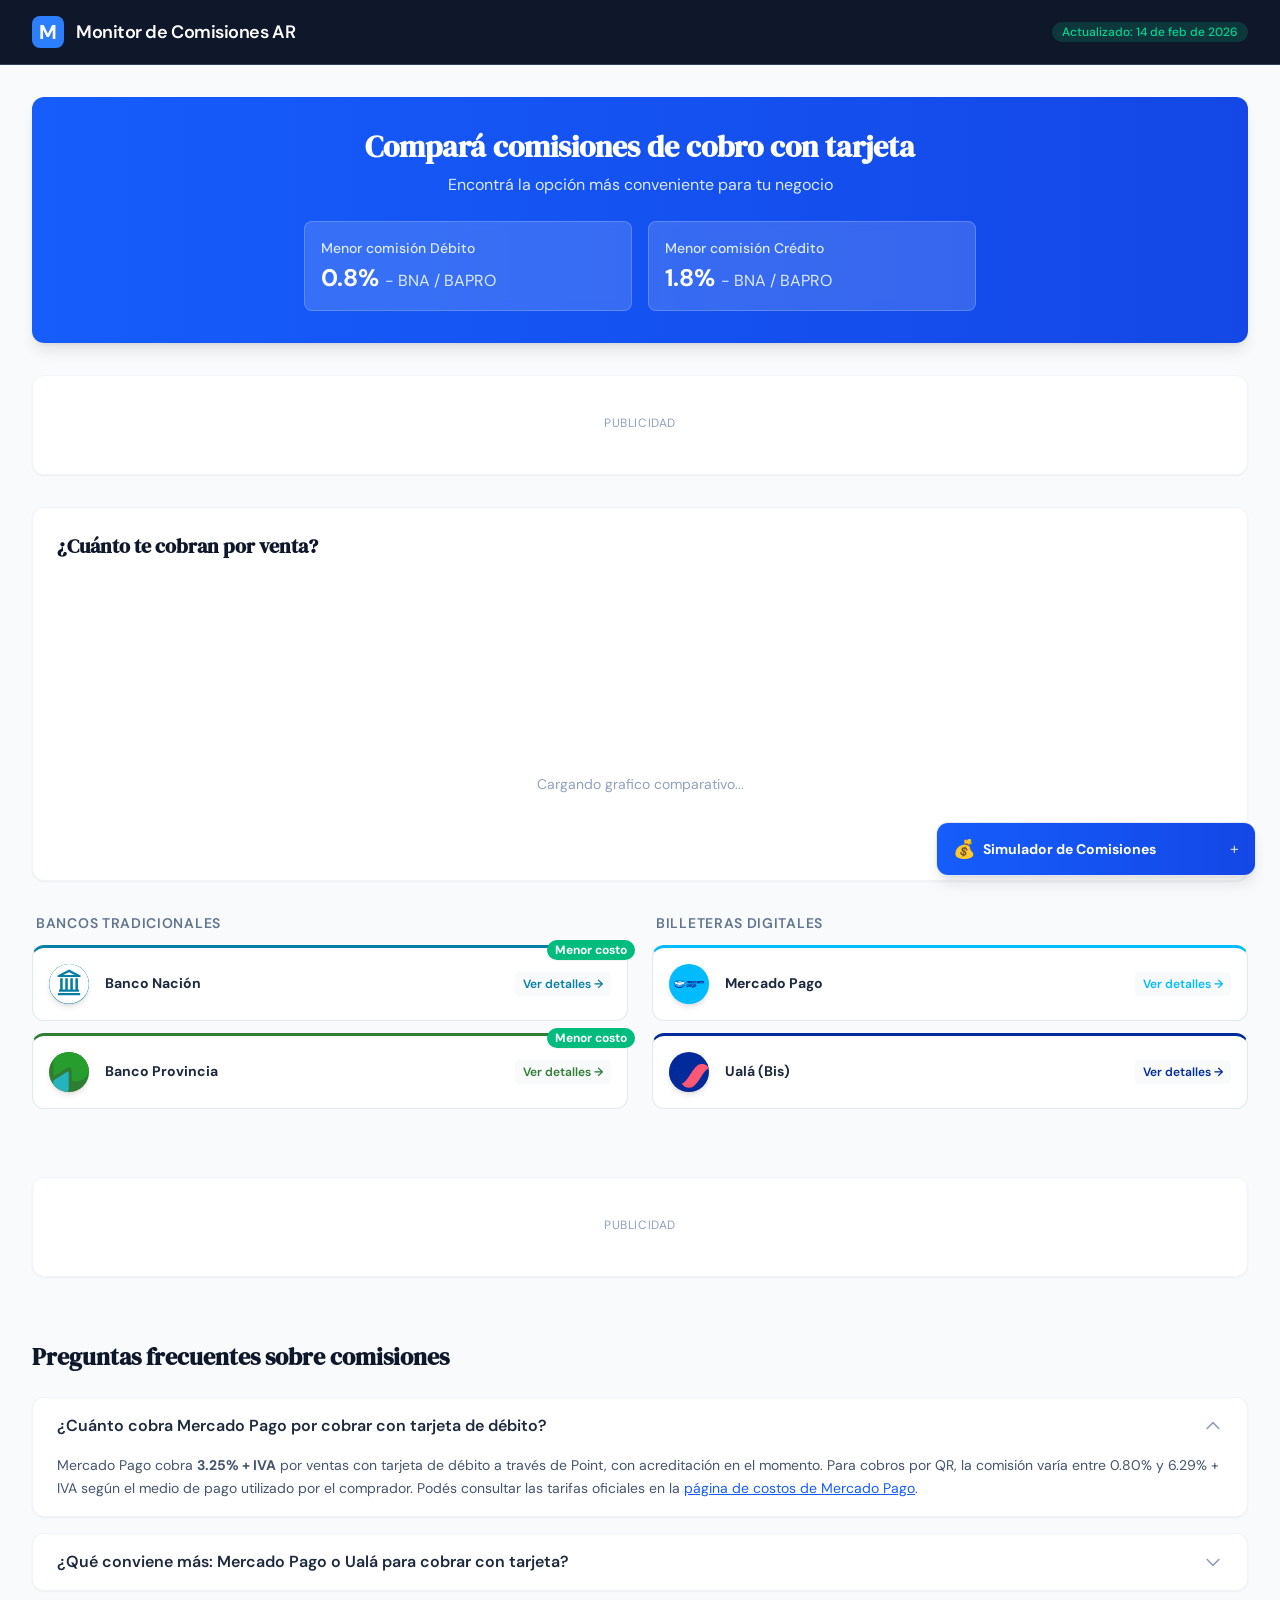
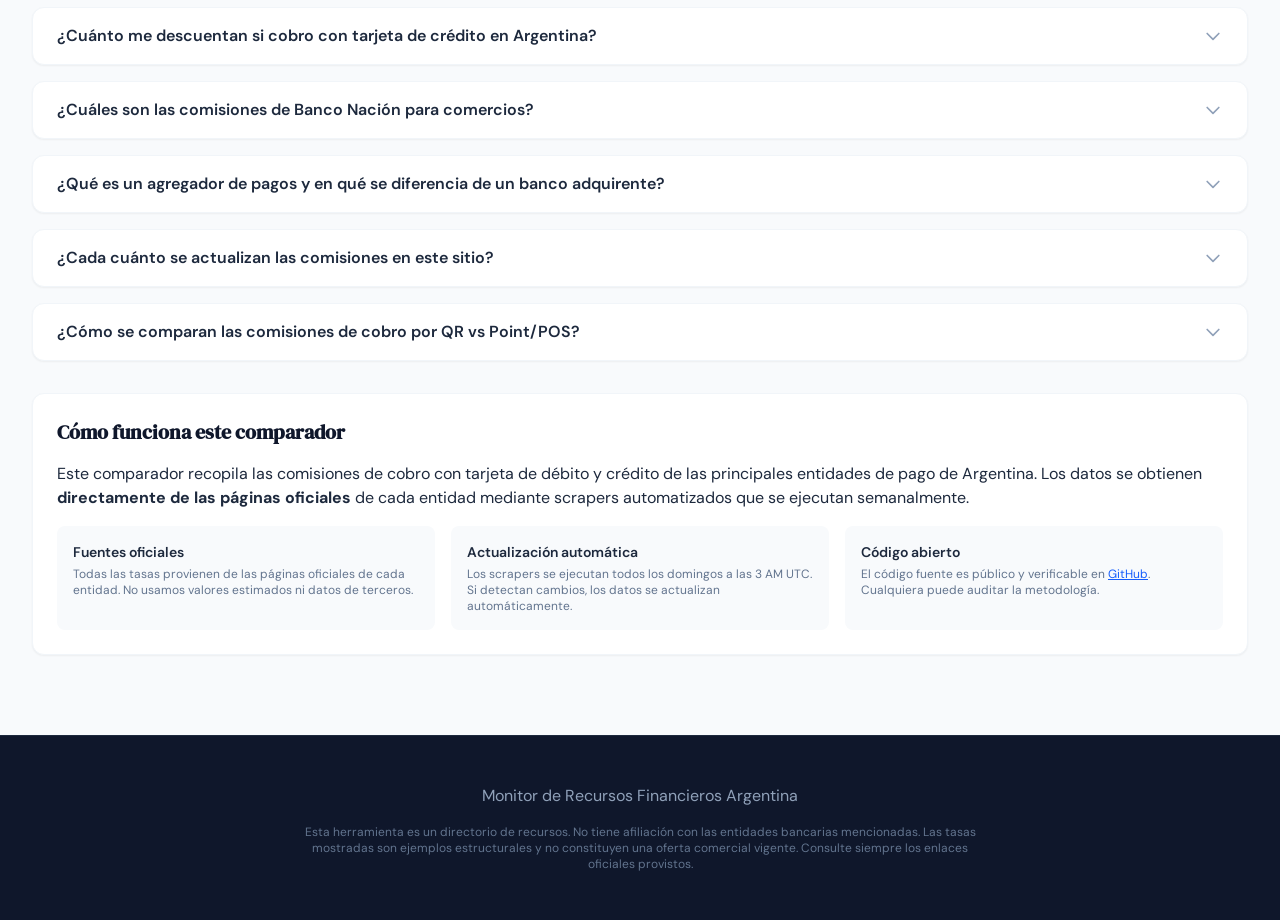
==== commit 17bbf996: "fix(css): migrate to Tailwind v4 proper format Replace v3 @tailwind directives and tailwind.config.j" ====
--- a/index.html
+++ b/index.html
@@ -73,181 +73,372 @@
 
     <!-- Structured Data -->
     <script type="application/ld+json">
+{
+  "@context": "https://schema.org",
+  "@graph": [
     {
-      "@context": "https://schema.org",
-      "@graph": [
+      "@type": "WebApplication",
+      "@id": "https://cobrocontarjeta.com.ar/#app",
+      "name": "Cobro con Tarjeta Argentina",
+      "alternateName": "Monitor de Comisiones Bancarias",
+      "description": "Comparador de comisiones por cobro con tarjeta de débito y crédito en Argentina",
+      "url": "https://cobrocontarjeta.com.ar/",
+      "applicationCategory": "FinanceApplication",
+      "operatingSystem": "All",
+      "inLanguage": "es-AR",
+      "offers": {
+        "@type": "Offer",
+        "price": "0",
+        "priceCurrency": "ARS"
+      },
+      "author": {
+        "@type": "Person",
+        "name": "jrusco",
+        "url": "https://github.com/jrusco"
+      }
+    },
+    {
+      "@type": "BreadcrumbList",
+      "itemListElement": [
         {
-          "@type": "WebApplication",
-          "@id": "https://cobrocontarjeta.com.ar/#app",
-          "name": "Cobro con Tarjeta Argentina",
-          "alternateName": "Monitor de Comisiones Bancarias",
-          "description": "Comparador de comisiones por cobro con tarjeta de débito y crédito en Argentina",
-          "url": "https://cobrocontarjeta.com.ar/",
-          "applicationCategory": "FinanceApplication",
-          "operatingSystem": "All",
-          "inLanguage": "es-AR",
-          "offers": {
-            "@type": "Offer",
-            "price": "0",
-            "priceCurrency": "ARS"
-          },
-          "author": {
-            "@type": "Person",
-            "name": "jrusco",
-            "url": "https://github.com/jrusco"
+          "@type": "ListItem",
+          "position": 1,
+          "name": "Inicio",
+          "item": "https://cobrocontarjeta.com.ar/"
+        },
+        {
+          "@type": "ListItem",
+          "position": 2,
+          "name": "Comparador de Comisiones"
+        }
+      ]
+    },
+    {
+      "@type": "ItemList",
+      "name": "Procesadores de pago en Argentina",
+      "description": "Comparativa de comisiones de procesadores de pago con tarjeta en Argentina",
+      "numberOfItems": 4,
+      "itemListElement": [
+        {
+          "@type": "ListItem",
+          "position": 1,
+          "item": {
+            "@type": "PaymentService",
+            "name": "Mercado Pago",
+            "provider": {
+              "@type": "Organization",
+              "name": "Mercado Pago",
+              "url": "https://www.mercadopago.com.ar"
+            },
+            "areaServed": {
+              "@type": "Country",
+              "name": "Argentina"
+            },
+            "feesAndCommissionsSpecification": "https://www.mercadopago.com.ar/ayuda/cuanto-cuesta-recibir-pagos-con-point_2779"
           }
         },
         {
-          "@type": "BreadcrumbList",
-          "itemListElement": [
-            {
-              "@type": "ListItem",
-              "position": 1,
-              "name": "Inicio",
-              "item": "https://cobrocontarjeta.com.ar/"
+          "@type": "ListItem",
+          "position": 2,
+          "item": {
+            "@type": "PaymentService",
+            "name": "Ualá Bis",
+            "provider": {
+              "@type": "Organization",
+              "name": "Ualá",
+              "url": "https://www.uala.com.ar"
             },
-            {
-              "@type": "ListItem",
-              "position": 2,
-              "name": "Comparador de Comisiones"
-            }
-          ]
+            "areaServed": {
+              "@type": "Country",
+              "name": "Argentina"
+            },
+            "feesAndCommissionsSpecification": "https://www.uala.com.ar/bis/costos"
+          }
         },
         {
-          "@type": "ItemList",
-          "name": "Procesadores de pago en Argentina",
-          "description": "Comparativa de comisiones de procesadores de pago con tarjeta en Argentina",
-          "numberOfItems": 4,
-          "itemListElement": [
-            {
-              "@type": "ListItem",
-              "position": 1,
-              "item": {
-                "@type": "PaymentService",
-                "name": "Mercado Pago",
-                "provider": {
-                  "@type": "Organization",
-                  "name": "Mercado Pago",
-                  "url": "https://www.mercadopago.com.ar"
-                },
-                "areaServed": { "@type": "Country", "name": "Argentina" },
-                "feesAndCommissionsSpecification": "https://www.mercadopago.com.ar/ayuda/cuanto-cuesta-recibir-pagos-con-point_2779"
-              }
+          "@type": "ListItem",
+          "position": 3,
+          "item": {
+            "@type": "PaymentService",
+            "name": "Banco de la Nación Argentina",
+            "provider": {
+              "@type": "BankOrCreditUnion",
+              "name": "Banco de la Nación Argentina",
+              "url": "https://www.bna.com.ar"
             },
-            {
-              "@type": "ListItem",
-              "position": 2,
-              "item": {
-                "@type": "PaymentService",
-                "name": "Ualá Bis",
-                "provider": {
-                  "@type": "Organization",
-                  "name": "Ualá",
-                  "url": "https://www.uala.com.ar"
-                },
-                "areaServed": { "@type": "Country", "name": "Argentina" },
-                "feesAndCommissionsSpecification": "https://www.uala.com.ar/bis/costos"
-              }
+            "areaServed": {
+              "@type": "Country",
+              "name": "Argentina"
             },
-            {
-              "@type": "ListItem",
-              "position": 3,
-              "item": {
-                "@type": "PaymentService",
-                "name": "Banco de la Nación Argentina",
-                "provider": {
-                  "@type": "BankOrCreditUnion",
-                  "name": "Banco de la Nación Argentina",
-                  "url": "https://www.bna.com.ar"
-                },
-                "areaServed": { "@type": "Country", "name": "Argentina" },
-                "feesAndCommissionsSpecification": "https://aranceles.fiservargentina.com/"
-              }
-            },
-            {
-              "@type": "ListItem",
-              "position": 4,
-              "item": {
-                "@type": "PaymentService",
-                "name": "Banco Provincia",
-                "provider": {
-                  "@type": "BankOrCreditUnion",
-                  "name": "Banco de la Provincia de Buenos Aires",
-                  "url": "https://www.bancoprovincia.com.ar"
-                },
-                "areaServed": { "@type": "Country", "name": "Argentina" },
-                "feesAndCommissionsSpecification": "https://www.bancoprovincia.com.ar/web/adhesion_comercios"
-              }
-            }
-          ]
+            "feesAndCommissionsSpecification": "https://aranceles.fiservargentina.com/"
+          }
         },
         {
-          "@type": "FAQPage",
-          "mainEntity": [
-            {
-              "@type": "Question",
-              "name": "¿Cuánto cobra Mercado Pago por cobrar con tarjeta de débito?",
-              "acceptedAnswer": {
-                "@type": "Answer",
-                "text": "Mercado Pago cobra 3.25% + IVA por ventas con tarjeta de débito a través de Point, con acreditación en el momento. Para cobros por QR, la comisión varía entre 0.80% y 6.29% + IVA según el medio de pago utilizado por el comprador."
-              }
+          "@type": "ListItem",
+          "position": 4,
+          "item": {
+            "@type": "PaymentService",
+            "name": "Banco Provincia",
+            "provider": {
+              "@type": "BankOrCreditUnion",
+              "name": "Banco de la Provincia de Buenos Aires",
+              "url": "https://www.bancoprovincia.com.ar"
             },
-            {
-              "@type": "Question",
-              "name": "¿Qué conviene más: Mercado Pago o Ualá para cobrar con tarjeta?",
-              "acceptedAnswer": {
-                "@type": "Answer",
-                "text": "Depende de tu volumen y tipo de ventas. Ualá Bis cobra 2.9% + IVA en débito (vs 3.25% de Mercado Pago Point). En crédito, Ualá cobra 4.4% + IVA mientras Mercado Pago cobra 4.39% + IVA con acreditación a 10 días. Ambos acreditan en el momento para débito."
-              }
+            "areaServed": {
+              "@type": "Country",
+              "name": "Argentina"
             },
-            {
-              "@type": "Question",
-              "name": "¿Cuánto me descuentan si cobro con tarjeta de crédito en Argentina?",
-              "acceptedAnswer": {
-                "@type": "Answer",
-                "text": "Los bancos adquirentes (Banco Nación, Banco Provincia) cobran 1.8% + IVA con acreditación en 8-10 días hábiles. Los agregadores fintech (Mercado Pago, Ualá) cobran entre 4.39% y 6.29% + IVA, pero ofrecen acreditación inmediata o en menor plazo."
-              }
-            },
-            {
-              "@type": "Question",
-              "name": "¿Cuáles son las comisiones de Banco Nación para comercios?",
-              "acceptedAnswer": {
-                "@type": "Answer",
-                "text": "Banco Nación cobra 0.8% + IVA para débito (acreditación en 24 horas) y 1.8% + IVA para crédito (acreditación en 8-10 días hábiles). El mantenimiento de la terminal POS puede ser bonificado o variable según el acuerdo comercial."
-              }
-            },
-            {
-              "@type": "Question",
-              "name": "¿Qué es un agregador de pagos y en qué se diferencia de un banco adquirente?",
-              "acceptedAnswer": {
-                "@type": "Answer",
-                "text": "Un banco adquirente tiene relación directa con las marcas de tarjetas y opera bajo aranceles regulados por el BCRA. Un agregador de pagos funciona como intermediario, fijando sus propias comisiones (generalmente más altas) pero con mayor simplicidad de alta y acreditación más rápida."
-              }
-            },
-            {
-              "@type": "Question",
-              "name": "¿Cada cuánto se actualizan las comisiones en este sitio?",
-              "acceptedAnswer": {
-                "@type": "Answer",
-                "text": "Las comisiones se actualizan automáticamente cada semana. Los scrapers consultan las páginas oficiales de cada entidad y actualizan los datos si detectan cambios. Todos los datos provienen de fuentes oficiales verificables."
-              }
-            },
-            {
-              "@type": "Question",
-              "name": "¿Cómo se comparan las comisiones de cobro por QR vs Point/POS?",
-              "acceptedAnswer": {
-                "@type": "Answer",
-                "text": "El cobro por QR generalmente tiene comisiones más bajas que un dispositivo POS/Point. En Mercado Pago, el QR cobra entre 0.80% y 6.29% + IVA según el medio de pago, mientras que el Point cobra 3.25% + IVA en débito. Banco Provincia ofrece QR con saldo en cuenta a 0.8% + IVA."
-              }
-            }
-          ]
+            "feesAndCommissionsSpecification": "https://www.bancoprovincia.com.ar/web/adhesion_comercios"
+          }
+        }
+      ]
+    },
+    {
+      "@type": "FAQPage",
+      "mainEntity": [
+        {
+          "@type": "Question",
+          "name": "¿Cuánto cobra Mercado Pago por cobrar con tarjeta de débito?",
+          "acceptedAnswer": {
+            "@type": "Answer",
+            "text": "Mercado Pago cobra 3.25% + IVA por ventas con tarjeta de débito a través de Point, con acreditación en el momento. Para cobros por QR, la comisión varía entre 0.80% y 6.29% + IVA según el medio de pago utilizado por el comprador."
+          }
+        },
+        {
+          "@type": "Question",
+          "name": "¿Qué conviene más: Mercado Pago o Ualá para cobrar con tarjeta?",
+          "acceptedAnswer": {
+            "@type": "Answer",
+            "text": "Depende de tu volumen y tipo de ventas. Ualá Bis cobra 2.9% + IVA en débito (vs 3.25% de Mercado Pago Point). En crédito, Ualá cobra 4.4% + IVA mientras Mercado Pago cobra 4.39% + IVA con acreditación a 10 días. Ambos acreditan en el momento para débito."
+          }
+        },
+        {
+          "@type": "Question",
+          "name": "¿Cuánto me descuentan si cobro con tarjeta de crédito en Argentina?",
+          "acceptedAnswer": {
+            "@type": "Answer",
+            "text": "Los bancos adquirentes (Banco Nación, Banco Provincia) cobran 1.8% + IVA con acreditación en 8-10 días hábiles. Los agregadores fintech (Mercado Pago, Ualá) cobran entre 4.39% y 6.29% + IVA, pero ofrecen acreditación inmediata o en menor plazo."
+          }
+        },
+        {
+          "@type": "Question",
+          "name": "¿Cuáles son las comisiones de Banco Nación para comercios?",
+          "acceptedAnswer": {
+            "@type": "Answer",
+            "text": "Banco Nación cobra 0.8% + IVA para débito (acreditación en 24 horas) y 1.8% + IVA para crédito (acreditación en 8-10 días hábiles). El mantenimiento de la terminal POS puede ser bonificado o variable según el acuerdo comercial."
+          }
+        },
+        {
+          "@type": "Question",
+          "name": "¿Qué es un agregador de pagos y en qué se diferencia de un banco adquirente?",
+          "acceptedAnswer": {
+            "@type": "Answer",
+            "text": "Un banco adquirente tiene relación directa con las marcas de tarjetas y opera bajo aranceles regulados por el BCRA. Un agregador de pagos funciona como intermediario, fijando sus propias comisiones (generalmente más altas) pero con mayor simplicidad de alta y acreditación más rápida."
+          }
+        },
+        {
+          "@type": "Question",
+          "name": "¿Cada cuánto se actualizan las comisiones en este sitio?",
+          "acceptedAnswer": {
+            "@type": "Answer",
+            "text": "Las comisiones se actualizan automáticamente cada semana. Los scrapers consultan las páginas oficiales de cada entidad y actualizan los datos si detectan cambios. Todos los datos provienen de fuentes oficiales verificables."
+          }
+        },
+        {
+          "@type": "Question",
+          "name": "¿Cómo se comparan las comisiones de cobro por QR vs Point/POS?",
+          "acceptedAnswer": {
+            "@type": "Answer",
+            "text": "El cobro por QR generalmente tiene comisiones más bajas que un dispositivo POS/Point. En Mercado Pago, el QR cobra entre 0.80% y 6.29% + IVA según el medio de pago, mientras que el Point cobra 3.25% + IVA en débito. Banco Provincia ofrece QR con saldo en cuenta a 0.8% + IVA."
+          }
         }
       ]
     }
+  ]
+}
     </script>
 </head>
 
 <body class="text-slate-800">
+<noscript>
+    <div style="max-width: 1280px; margin: 2rem auto; padding: 0 1rem;">
+        <div style="background: white; border-radius: 12px; padding: 1.5rem; border: 1px solid #e2e8f0; box-shadow: 0 1px 3px rgba(0,0,0,0.1);">
+            <h2 style="font-size: 1.5rem; font-weight: bold; margin-bottom: 1rem; color: #1e293b;">Comparación de Comisiones por Cobro con Tarjeta</h2>
+            <p style="color: #64748b; margin-bottom: 1.5rem; font-size: 0.875rem;">Esta tabla muestra las comisiones actualizadas de cada procesador. Para ver la versión interactiva, habilite JavaScript.</p>
+
+            
+            <div style="margin-bottom: 2rem; border: 1px solid #e2e8f0; border-radius: 8px; overflow: hidden;">
+                <div style="background: linear-gradient(135deg, #1e293b 0%, #0f172a 100%); color: white; padding: 1rem; font-weight: bold; font-size: 1.125rem;">
+                    Banco Nación
+                </div>
+                <table style="width: 100%; border-collapse: collapse;">
+                    <thead>
+                        <tr style="background: #f1f5f9; border-bottom: 1px solid #e2e8f0;">
+                            <th style="padding: 0.75rem; text-align: left; font-size: 0.875rem; color: #475569;">Tipo de pago</th>
+                            <th style="padding: 0.75rem; text-align: left; font-size: 0.875rem; color: #475569;">Cuándo cobrás</th>
+                            <th style="padding: 0.75rem; text-align: right; font-size: 0.875rem; color: #475569;">Comisión</th>
+                        </tr>
+                    </thead>
+                    <tbody>
+                        
+                        <tr style="border-bottom: 1px solid #f1f5f9;">
+                            <td style="padding: 0.75rem; font-size: 0.875rem; color: #334155;">Débito</td>
+                            <td style="padding: 0.75rem; font-size: 0.875rem; color: #64748b;">24 hs</td>
+                            <td style="padding: 0.75rem; text-align: right; font-family: monospace; font-weight: bold; font-size: 0.875rem; color: #1e293b;">0.8% + IVA</td>
+                        </tr>
+                        
+                        <tr style="border-bottom: 1px solid #f1f5f9;">
+                            <td style="padding: 0.75rem; font-size: 0.875rem; color: #334155;">Crédito</td>
+                            <td style="padding: 0.75rem; font-size: 0.875rem; color: #64748b;">8-10 días hábiles</td>
+                            <td style="padding: 0.75rem; text-align: right; font-family: monospace; font-weight: bold; font-size: 0.875rem; color: #1e293b;">1.8% + IVA</td>
+                        </tr>
+                        
+                        <tr style="border-bottom: 1px solid #f1f5f9;">
+                            <td style="padding: 0.75rem; font-size: 0.875rem; color: #334155;">Mantenimiento Terminal</td>
+                            <td style="padding: 0.75rem; font-size: 0.875rem; color: #64748b;">Mensual</td>
+                            <td style="padding: 0.75rem; text-align: right; font-family: monospace; font-weight: bold; font-size: 0.875rem; color: #1e293b;">Bonificado o Variable</td>
+                        </tr>
+                        
+                    </tbody>
+                </table>
+                <div style="padding: 0.75rem; background: #fef3c7; border-top: 1px solid #fde68a; font-size: 0.75rem; color: #92400e;">
+                    Las tasas no incluyen IVA ni retenciones. Verificá en la <a href="https://aranceles.fiservargentina.com/" style="color: #1d4ed8; text-decoration: underline;" target="_blank" rel="noopener">fuente oficial</a>.
+                </div>
+            </div>
+            
+            <div style="margin-bottom: 2rem; border: 1px solid #e2e8f0; border-radius: 8px; overflow: hidden;">
+                <div style="background: linear-gradient(135deg, #1e293b 0%, #0f172a 100%); color: white; padding: 1rem; font-weight: bold; font-size: 1.125rem;">
+                    Banco Provincia
+                </div>
+                <table style="width: 100%; border-collapse: collapse;">
+                    <thead>
+                        <tr style="background: #f1f5f9; border-bottom: 1px solid #e2e8f0;">
+                            <th style="padding: 0.75rem; text-align: left; font-size: 0.875rem; color: #475569;">Tipo de pago</th>
+                            <th style="padding: 0.75rem; text-align: left; font-size: 0.875rem; color: #475569;">Cuándo cobrás</th>
+                            <th style="padding: 0.75rem; text-align: right; font-size: 0.875rem; color: #475569;">Comisión</th>
+                        </tr>
+                    </thead>
+                    <tbody>
+                        
+                        <tr style="border-bottom: 1px solid #f1f5f9;">
+                            <td style="padding: 0.75rem; font-size: 0.875rem; color: #334155;">Débito</td>
+                            <td style="padding: 0.75rem; font-size: 0.875rem; color: #64748b;">48 hs</td>
+                            <td style="padding: 0.75rem; text-align: right; font-family: monospace; font-weight: bold; font-size: 0.875rem; color: #1e293b;">0.8% + IVA</td>
+                        </tr>
+                        
+                        <tr style="border-bottom: 1px solid #f1f5f9;">
+                            <td style="padding: 0.75rem; font-size: 0.875rem; color: #334155;">Crédito</td>
+                            <td style="padding: 0.75rem; font-size: 0.875rem; color: #64748b;">8-10 días hábiles</td>
+                            <td style="padding: 0.75rem; text-align: right; font-family: monospace; font-weight: bold; font-size: 0.875rem; color: #1e293b;">1.8% + IVA</td>
+                        </tr>
+                        
+                        <tr style="border-bottom: 1px solid #f1f5f9;">
+                            <td style="padding: 0.75rem; font-size: 0.875rem; color: #334155;">Clave DNI (Token)</td>
+                            <td style="padding: 0.75rem; font-size: 0.875rem; color: #64748b;">Inmediato</td>
+                            <td style="padding: 0.75rem; text-align: right; font-family: monospace; font-weight: bold; font-size: 0.875rem; color: #1e293b;">0.6% + IVA</td>
+                        </tr>
+                        
+                        <tr style="border-bottom: 1px solid #f1f5f9;">
+                            <td style="padding: 0.75rem; font-size: 0.875rem; color: #334155;">QR (Saldo en Cuenta)</td>
+                            <td style="padding: 0.75rem; font-size: 0.875rem; color: #64748b;">Inmediato</td>
+                            <td style="padding: 0.75rem; text-align: right; font-family: monospace; font-weight: bold; font-size: 0.875rem; color: #1e293b;">0.8% + IVA</td>
+                        </tr>
+                        
+                    </tbody>
+                </table>
+                <div style="padding: 0.75rem; background: #fef3c7; border-top: 1px solid #fde68a; font-size: 0.75rem; color: #92400e;">
+                    Las tasas no incluyen IVA ni retenciones. Verificá en la <a href="https://www.bancoprovincia.com.ar/web/adhesion_comercios" style="color: #1d4ed8; text-decoration: underline;" target="_blank" rel="noopener">fuente oficial</a>.
+                </div>
+            </div>
+            
+            <div style="margin-bottom: 2rem; border: 1px solid #e2e8f0; border-radius: 8px; overflow: hidden;">
+                <div style="background: linear-gradient(135deg, #1e293b 0%, #0f172a 100%); color: white; padding: 1rem; font-weight: bold; font-size: 1.125rem;">
+                    Mercado Pago
+                </div>
+                <table style="width: 100%; border-collapse: collapse;">
+                    <thead>
+                        <tr style="background: #f1f5f9; border-bottom: 1px solid #e2e8f0;">
+                            <th style="padding: 0.75rem; text-align: left; font-size: 0.875rem; color: #475569;">Tipo de pago</th>
+                            <th style="padding: 0.75rem; text-align: left; font-size: 0.875rem; color: #475569;">Cuándo cobrás</th>
+                            <th style="padding: 0.75rem; text-align: right; font-size: 0.875rem; color: #475569;">Comisión</th>
+                        </tr>
+                    </thead>
+                    <tbody>
+                        
+                        <tr style="border-bottom: 1px solid #f1f5f9;">
+                            <td style="padding: 0.75rem; font-size: 0.875rem; color: #334155;">Point - Débito</td>
+                            <td style="padding: 0.75rem; font-size: 0.875rem; color: #64748b;">En el momento</td>
+                            <td style="padding: 0.75rem; text-align: right; font-family: monospace; font-weight: bold; font-size: 0.875rem; color: #1e293b;">3.25% + IVA</td>
+                        </tr>
+                        
+                        <tr style="border-bottom: 1px solid #f1f5f9;">
+                            <td style="padding: 0.75rem; font-size: 0.875rem; color: #334155;">Point - Crédito</td>
+                            <td style="padding: 0.75rem; font-size: 0.875rem; color: #64748b;">En el momento</td>
+                            <td style="padding: 0.75rem; text-align: right; font-family: monospace; font-weight: bold; font-size: 0.875rem; color: #1e293b;">6.29% + IVA</td>
+                        </tr>
+                        
+                        <tr style="border-bottom: 1px solid #f1f5f9;">
+                            <td style="padding: 0.75rem; font-size: 0.875rem; color: #334155;">Point - Crédito</td>
+                            <td style="padding: 0.75rem; font-size: 0.875rem; color: #64748b;">10 días</td>
+                            <td style="padding: 0.75rem; text-align: right; font-family: monospace; font-weight: bold; font-size: 0.875rem; color: #1e293b;">4.39% + IVA</td>
+                        </tr>
+                        
+                        <tr style="border-bottom: 1px solid #f1f5f9;">
+                            <td style="padding: 0.75rem; font-size: 0.875rem; color: #334155;">QR</td>
+                            <td style="padding: 0.75rem; font-size: 0.875rem; color: #64748b;">En el momento</td>
+                            <td style="padding: 0.75rem; text-align: right; font-family: monospace; font-weight: bold; font-size: 0.875rem; color: #1e293b;">0.80% - 6.29% + IVA (según medio)</td>
+                        </tr>
+                        
+                    </tbody>
+                </table>
+                <div style="padding: 0.75rem; background: #fef3c7; border-top: 1px solid #fde68a; font-size: 0.75rem; color: #92400e;">
+                    Las tasas no incluyen IVA ni retenciones. Verificá en la <a href="https://www.mercadopago.com.ar/ayuda/2779#tabla1" style="color: #1d4ed8; text-decoration: underline;" target="_blank" rel="noopener">fuente oficial</a>.
+                </div>
+            </div>
+            
+            <div style="margin-bottom: 2rem; border: 1px solid #e2e8f0; border-radius: 8px; overflow: hidden;">
+                <div style="background: linear-gradient(135deg, #1e293b 0%, #0f172a 100%); color: white; padding: 1rem; font-weight: bold; font-size: 1.125rem;">
+                    Ualá (Bis)
+                </div>
+                <table style="width: 100%; border-collapse: collapse;">
+                    <thead>
+                        <tr style="background: #f1f5f9; border-bottom: 1px solid #e2e8f0;">
+                            <th style="padding: 0.75rem; text-align: left; font-size: 0.875rem; color: #475569;">Tipo de pago</th>
+                            <th style="padding: 0.75rem; text-align: left; font-size: 0.875rem; color: #475569;">Cuándo cobrás</th>
+                            <th style="padding: 0.75rem; text-align: right; font-size: 0.875rem; color: #475569;">Comisión</th>
+                        </tr>
+                    </thead>
+                    <tbody>
+                        
+                        <tr style="border-bottom: 1px solid #f1f5f9;">
+                            <td style="padding: 0.75rem; font-size: 0.875rem; color: #334155;">mPOS - Débito</td>
+                            <td style="padding: 0.75rem; font-size: 0.875rem; color: #64748b;">En el momento</td>
+                            <td style="padding: 0.75rem; text-align: right; font-family: monospace; font-weight: bold; font-size: 0.875rem; color: #1e293b;">2.9% + IVA</td>
+                        </tr>
+                        
+                        <tr style="border-bottom: 1px solid #f1f5f9;">
+                            <td style="padding: 0.75rem; font-size: 0.875rem; color: #334155;">mPOS - Crédito</td>
+                            <td style="padding: 0.75rem; font-size: 0.875rem; color: #64748b;">En el momento</td>
+                            <td style="padding: 0.75rem; text-align: right; font-family: monospace; font-weight: bold; font-size: 0.875rem; color: #1e293b;">4.4% + IVA</td>
+                        </tr>
+                        
+                        <tr style="border-bottom: 1px solid #f1f5f9;">
+                            <td style="padding: 0.75rem; font-size: 0.875rem; color: #334155;">Link de Pago</td>
+                            <td style="padding: 0.75rem; font-size: 0.875rem; color: #64748b;">En el momento</td>
+                            <td style="padding: 0.75rem; text-align: right; font-family: monospace; font-weight: bold; font-size: 0.875rem; color: #1e293b;">4.4% + IVA</td>
+                        </tr>
+                        
+                    </tbody>
+                </table>
+                <div style="padding: 0.75rem; background: #fef3c7; border-top: 1px solid #fde68a; font-size: 0.75rem; color: #92400e;">
+                    Las tasas no incluyen IVA ni retenciones. Verificá en la <a href="https://mpos.ualabis.com.ar/productos/mpos/" style="color: #1d4ed8; text-decoration: underline;" target="_blank" rel="noopener">fuente oficial</a>.
+                </div>
+            </div>
+            
+        </div>
+    </div>
+</noscript>
+
 
     <!-- Navbar -->
     <nav class="bg-slate-900 border-b border-slate-700 sticky top-0 z-50">
@@ -277,19 +468,19 @@
             <h1 class="text-2xl md:text-3xl font-bold mb-2 text-center">Compará comisiones de cobro con tarjeta</h1>
             <p class="text-blue-100 mb-6 max-w-2xl text-center mx-auto">Encontrá la opción más conveniente para tu negocio</p>
             <div class="grid grid-cols-1 sm:grid-cols-2 gap-4 max-w-2xl mx-auto">
-                <div class="bg-white/15 backdrop-blur-sm rounded-lg p-4 border border-white/20">
+                <div class="bg-white/15 backdrop-blur-xs rounded-lg p-4 border border-white/20">
                     <p class="text-blue-100 text-sm font-medium mb-1">Menor comisión Débito</p>
-                    <p id="heroMinDebit" class="text-2xl font-bold">Cargando...</p>
-                </div>
-                <div class="bg-white/15 backdrop-blur-sm rounded-lg p-4 border border-white/20">
+                    <p id="heroMinDebit" class="text-2xl font-bold">0.8% <span class="text-sm font-normal text-blue-200">(Banco Nación)</span></p>
+                </div>
+                <div class="bg-white/15 backdrop-blur-xs rounded-lg p-4 border border-white/20">
                     <p class="text-blue-100 text-sm font-medium mb-1">Menor comisión Crédito</p>
-                    <p id="heroMinCredit" class="text-2xl font-bold">Cargando...</p>
+                    <p id="heroMinCredit" class="text-2xl font-bold">1.8% <span class="text-sm font-normal text-blue-200">(Banco Nación)</span></p>
                 </div>
             </div>
         </section>
 
         <!-- Ad: Between Hero and Chart -->
-        <div class="ad-container bg-white rounded-xl shadow-sm border border-slate-100 p-2 text-center overflow-hidden"
+        <div class="ad-container bg-white rounded-xl shadow-xs border border-slate-100 p-2 text-center overflow-hidden"
              role="complementary" aria-label="Publicidad">
             <p class="text-xs text-slate-400 mb-1 uppercase tracking-wider">Publicidad</p>
             <ins class="adsbygoogle"
@@ -302,7 +493,7 @@
         </div>
 
         <!-- Chart Section -->
-        <section class="bg-white rounded-xl shadow-sm border border-slate-100 p-6">
+        <section class="bg-white rounded-xl shadow-xs border border-slate-100 p-6">
             <div class="mb-4">
                 <h2 class="text-xl font-semibold text-slate-900">¿Cuánto te cobran por venta?</h2>
             </div>
@@ -331,7 +522,7 @@
                         <img id="detailLogo" src="" alt="Logo" class="w-14 h-14 rounded-full bg-white/20 p-1 shadow-lg object-contain">
                         <div>
                             <h2 id="detailTitle" class="text-2xl font-bold">Nombre Entidad</h2>
-                            <span id="detailType" class="inline-block mt-2 px-3 py-1 bg-white/20 rounded-full text-xs font-medium backdrop-blur-sm">Tipo</span>
+                            <span id="detailType" class="inline-block mt-2 px-3 py-1 bg-white/20 rounded-full text-xs font-medium backdrop-blur-xs">Tipo</span>
                             <time id="detailTimestamp" datetime="" class="hidden block mt-1 text-xs text-white/70"></time>
                         </div>
                     </div>
@@ -341,7 +532,7 @@
 
                 <div class="p-6 space-y-6">
                     <!-- Fee Table (Primary Focus) -->
-                    <div class="bg-white rounded-xl shadow-sm border border-slate-200 overflow-hidden">
+                    <div class="bg-white rounded-xl shadow-xs border border-slate-200 overflow-hidden">
                         <div class="overflow-x-auto custom-scroll">
                             <table class="w-full text-sm text-left">
                                 <thead class="bg-slate-100 text-slate-600 font-semibold border-b border-slate-200">
@@ -493,7 +684,7 @@
     <!-- Ad: Pre-Footer -->
     <div class="max-w-7xl mx-auto px-4 sm:px-6 lg:px-8 pb-8">
         <div id="ad-pre-footer"
-             class="ad-container bg-white rounded-xl shadow-sm border border-slate-100 p-2 text-center overflow-hidden"
+             class="ad-container bg-white rounded-xl shadow-xs border border-slate-100 p-2 text-center overflow-hidden"
              role="complementary" aria-label="Publicidad">
             <p class="text-xs text-slate-400 mb-1 uppercase tracking-wider">Publicidad</p>
             <ins class="adsbygoogle"
@@ -510,7 +701,7 @@
         <h2 class="text-2xl font-bold text-slate-900 mb-6">Preguntas frecuentes sobre comisiones</h2>
 
         <div class="space-y-4">
-            <details class="bg-white rounded-xl shadow-sm border border-slate-100 overflow-hidden group" open>
+            <details class="bg-white rounded-xl shadow-xs border border-slate-100 overflow-hidden group" open>
                 <summary class="px-6 py-4 cursor-pointer font-semibold text-slate-800 hover:bg-slate-50 transition-colors list-none flex justify-between items-center">
                     <h3 class="text-base font-semibold">¿Cuánto cobra Mercado Pago por cobrar con tarjeta de débito?</h3>
                     <svg class="w-5 h-5 text-slate-400 group-open:rotate-180 transition-transform" fill="none" stroke="currentColor" viewBox="0 0 24 24">
@@ -527,7 +718,7 @@
                 </div>
             </details>
 
-            <details class="bg-white rounded-xl shadow-sm border border-slate-100 overflow-hidden group">
+            <details class="bg-white rounded-xl shadow-xs border border-slate-100 overflow-hidden group">
                 <summary class="px-6 py-4 cursor-pointer font-semibold text-slate-800 hover:bg-slate-50 transition-colors list-none flex justify-between items-center">
                     <h3 class="text-base font-semibold">¿Qué conviene más: Mercado Pago o Ualá para cobrar con tarjeta?</h3>
                     <svg class="w-5 h-5 text-slate-400 group-open:rotate-180 transition-transform" fill="none" stroke="currentColor" viewBox="0 0 24 24">
@@ -543,7 +734,7 @@
                 </div>
             </details>
 
-            <details class="bg-white rounded-xl shadow-sm border border-slate-100 overflow-hidden group">
+            <details class="bg-white rounded-xl shadow-xs border border-slate-100 overflow-hidden group">
                 <summary class="px-6 py-4 cursor-pointer font-semibold text-slate-800 hover:bg-slate-50 transition-colors list-none flex justify-between items-center">
                     <h3 class="text-base font-semibold">¿Cuánto me descuentan si cobro con tarjeta de crédito en Argentina?</h3>
                     <svg class="w-5 h-5 text-slate-400 group-open:rotate-180 transition-transform" fill="none" stroke="currentColor" viewBox="0 0 24 24">
@@ -560,7 +751,7 @@
                 </div>
             </details>
 
-            <details class="bg-white rounded-xl shadow-sm border border-slate-100 overflow-hidden group">
+            <details class="bg-white rounded-xl shadow-xs border border-slate-100 overflow-hidden group">
                 <summary class="px-6 py-4 cursor-pointer font-semibold text-slate-800 hover:bg-slate-50 transition-colors list-none flex justify-between items-center">
                     <h3 class="text-base font-semibold">¿Cuáles son las comisiones de Banco Nación para comercios?</h3>
                     <svg class="w-5 h-5 text-slate-400 group-open:rotate-180 transition-transform" fill="none" stroke="currentColor" viewBox="0 0 24 24">
@@ -577,7 +768,7 @@
                 </div>
             </details>
 
-            <details class="bg-white rounded-xl shadow-sm border border-slate-100 overflow-hidden group">
+            <details class="bg-white rounded-xl shadow-xs border border-slate-100 overflow-hidden group">
                 <summary class="px-6 py-4 cursor-pointer font-semibold text-slate-800 hover:bg-slate-50 transition-colors list-none flex justify-between items-center">
                     <h3 class="text-base font-semibold">¿Qué es un agregador de pagos y en qué se diferencia de un banco adquirente?</h3>
                     <svg class="w-5 h-5 text-slate-400 group-open:rotate-180 transition-transform" fill="none" stroke="currentColor" viewBox="0 0 24 24">
@@ -595,7 +786,7 @@
                 </div>
             </details>
 
-            <details class="bg-white rounded-xl shadow-sm border border-slate-100 overflow-hidden group">
+            <details class="bg-white rounded-xl shadow-xs border border-slate-100 overflow-hidden group">
                 <summary class="px-6 py-4 cursor-pointer font-semibold text-slate-800 hover:bg-slate-50 transition-colors list-none flex justify-between items-center">
                     <h3 class="text-base font-semibold">¿Cada cuánto se actualizan las comisiones en este sitio?</h3>
                     <svg class="w-5 h-5 text-slate-400 group-open:rotate-180 transition-transform" fill="none" stroke="currentColor" viewBox="0 0 24 24">
@@ -612,7 +803,7 @@
                 </div>
             </details>
 
-            <details class="bg-white rounded-xl shadow-sm border border-slate-100 overflow-hidden group">
+            <details class="bg-white rounded-xl shadow-xs border border-slate-100 overflow-hidden group">
                 <summary class="px-6 py-4 cursor-pointer font-semibold text-slate-800 hover:bg-slate-50 transition-colors list-none flex justify-between items-center">
                     <h3 class="text-base font-semibold">¿Cómo se comparan las comisiones de cobro por QR vs Point/POS?</h3>
                     <svg class="w-5 h-5 text-slate-400 group-open:rotate-180 transition-transform" fill="none" stroke="currentColor" viewBox="0 0 24 24">
@@ -634,7 +825,7 @@
 
     <!-- Methodology Section -->
     <section class="max-w-7xl mx-auto px-4 sm:px-6 lg:px-8 pb-8">
-        <div class="bg-white rounded-xl shadow-sm border border-slate-100 p-6">
+        <div class="bg-white rounded-xl shadow-xs border border-slate-100 p-6">
             <h2 class="text-xl font-bold text-slate-900 mb-4">Cómo funciona este comparador</h2>
             <div class="prose prose-sm prose-slate max-w-none">
                 <p>Este comparador recopila las comisiones de cobro con tarjeta de débito y crédito de las
@@ -1093,7 +1284,7 @@
                                     onclick="showEntityDetail('${entity.id}')"
                                     class="entity-card card-hover animate-entrance opacity-0 w-full bg-white rounded-xl border border-slate-200 p-4 flex items-center gap-4 transition-all group text-left relative"
                                     style="--entity-color: ${getColorHex(entity.color)}">
-                                ${hasLowestFee(entity) ? '<span class="absolute -top-2 -right-2 bg-emerald-500 text-white text-xs font-bold px-2 py-0.5 rounded-full shadow-sm">Menor costo</span>' : ''}
+                                ${hasLowestFee(entity) ? '<span class="absolute -top-2 -right-2 bg-emerald-500 text-white text-xs font-bold px-2 py-0.5 rounded-full shadow-xs">Menor costo</span>' : ''}
                                 <div class="w-10 h-10 rounded-full ${entity.color} flex items-center justify-center shadow-md group-hover:scale-110 transition-transform flex-shrink-0 overflow-hidden">
                                     ${entity.logoUrl ? `<img src="${entity.logoUrl}" alt="${entity.name}" class="w-full h-full object-contain">` : `<span class="text-white font-bold text-sm">${entity.logo}</span>`}
                                 </div>
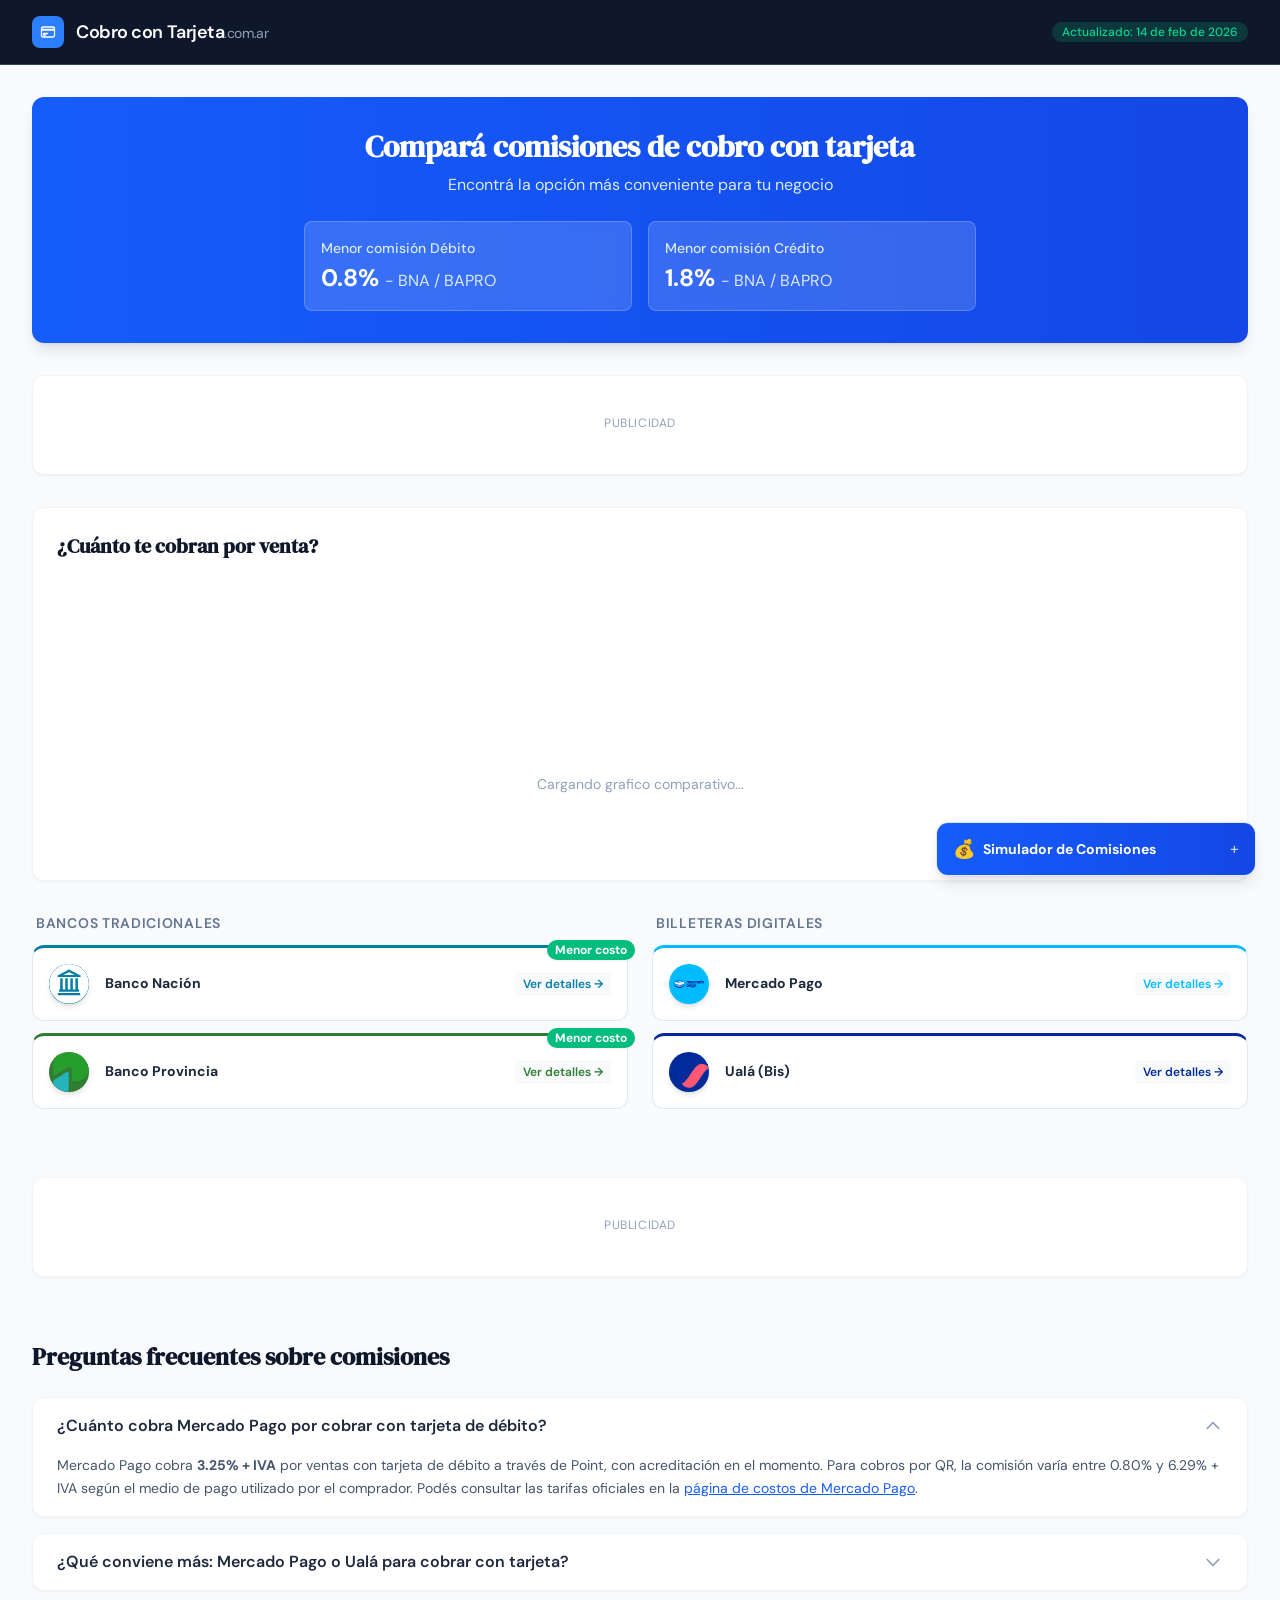
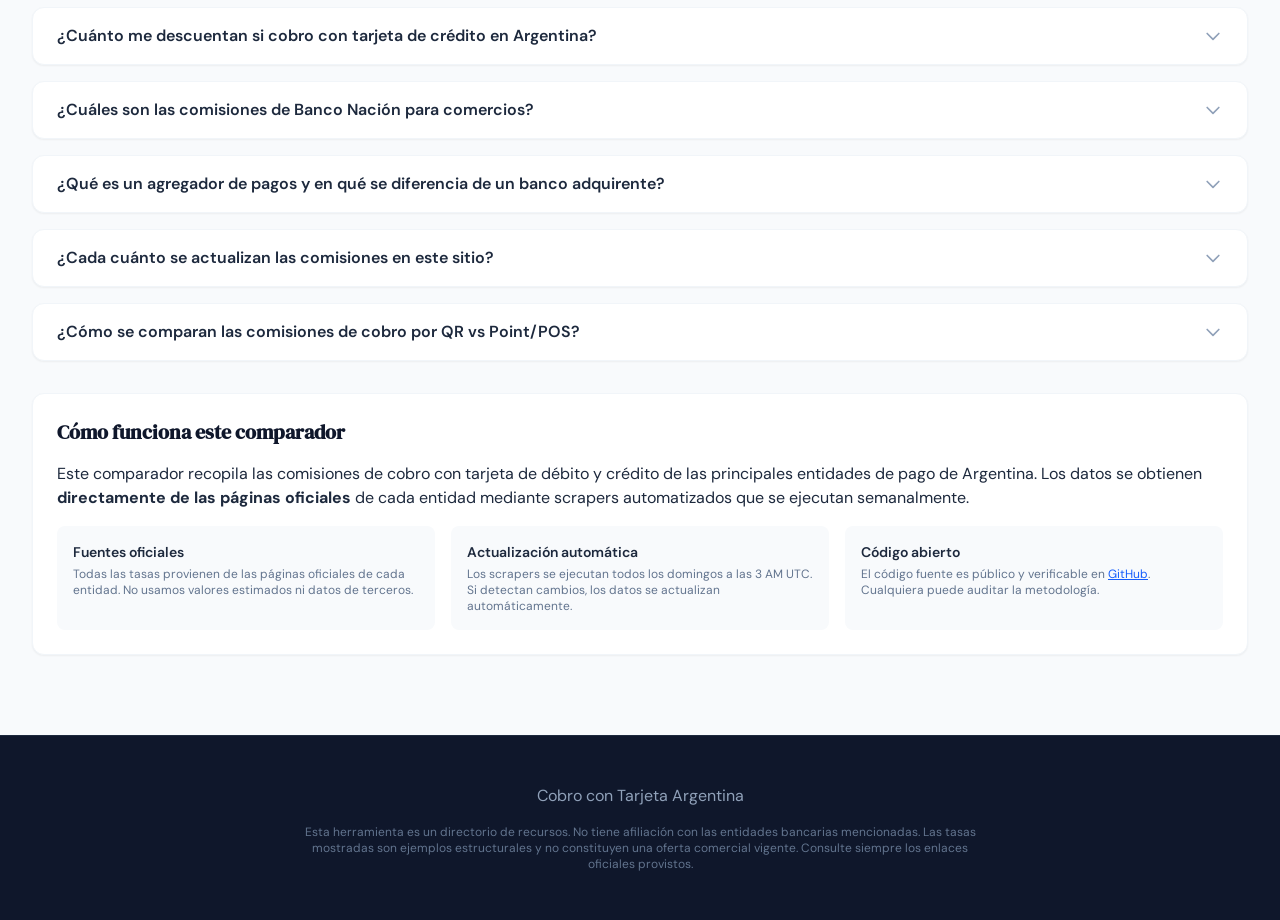
==== commit 2ae24a14: "Update header and footer branding to align with cobrocontarjeta.com.ar Replace the legacy "Monitor d" ====
--- a/index.html
+++ b/index.html
@@ -53,6 +53,16 @@
     <link rel="dns-prefetch" href="//pagead2.googlesyndication.com">
     <script async src="https://pagead2.googlesyndication.com/pagead/js/adsbygoogle.js?client=ca-pub-9911542239640489"
          crossorigin="anonymous"></script>
+
+    <!-- Google Analytics 4 -->
+    <script async src="https://www.googletagmanager.com/gtag/js?id=G-P3TXD7HDBH"></script>
+    <script>
+        window.dataLayer = window.dataLayer || [];
+        function gtag(){dataLayer.push(arguments);}
+        gtag('js', new Date());
+        gtag('config', 'G-P3TXD7HDBH');
+    </script>
+
     <!-- Chosen Palette: Slate (Backgrounds/Text) + Blue (Primary) + Emerald (Success/Money) -->
     <!-- Application Structure Plan: 
          1. Header: Context and objective.
@@ -445,10 +455,12 @@
         <div class="max-w-7xl mx-auto px-4 sm:px-6 lg:px-8">
             <div class="flex justify-between h-16">
                 <div class="flex items-center gap-3">
-                    <div
-                        class="w-8 h-8 bg-blue-500 rounded-lg flex items-center justify-center text-white font-bold text-xl">
-                        M</div>
-                    <span class="font-semibold text-lg tracking-tight text-white">Monitor de Comisiones AR</span>
+                    <div class="w-8 h-8 bg-blue-500 rounded-lg flex items-center justify-center text-white">
+                        <svg xmlns="http://www.w3.org/2000/svg" fill="none" viewBox="0 0 24 24" stroke-width="2" stroke="currentColor" class="w-4 h-4">
+                            <path stroke-linecap="round" stroke-linejoin="round" d="M2.25 8.25h19.5M2.25 9h19.5m-16.5 5.25h6m-6 2.25h3m-3.75 3h15a2.25 2.25 0 0 0 2.25-2.25V6.75A2.25 2.25 0 0 0 19.5 4.5h-15a2.25 2.25 0 0 0-2.25 2.25v10.5A2.25 2.25 0 0 0 4.5 19.5Z" />
+                        </svg>
+                    </div>
+                    <span class="font-semibold text-lg tracking-tight text-white">Cobro con Tarjeta<span class="text-slate-400 font-normal text-sm">.com.ar</span></span>
                 </div>
                 <div class="flex items-center space-x-4">
                     <time id="globalLastUpdated" datetime=""
@@ -858,7 +870,7 @@
 
     <footer class="bg-slate-900 text-slate-400 py-12 mt-12 border-t border-slate-800">
         <div class="max-w-7xl mx-auto px-4 text-center">
-            <p class="mb-4">Monitor de Recursos Financieros Argentina</p>
+            <p class="mb-4">Cobro con Tarjeta Argentina</p>
             <p class="text-xs text-slate-500 max-w-2xl mx-auto">
                 Esta herramienta es un directorio de recursos. No tiene afiliación con las entidades bancarias
                 mencionadas.
@@ -1180,6 +1192,14 @@
             void resultEl.offsetWidth; // Force reflow
             resultEl.classList.add('result-updated');
 
+            clearTimeout(window._simTrackTimer);
+            window._simTrackTimer = setTimeout(() => {
+                trackSimulatorUse(
+                    simulatorState.selectedEntity?.name,
+                    simulatorState.amount
+                );
+            }, 800);
+
             // Show breakdown with warning for ranges
             const ivaText = simulatorState.includeIVA ? ' + IVA' : '';
             const amountText = formatCurrency(simulatorState.amount);
@@ -1363,6 +1383,9 @@
             const entities = window.appData.entities;
             const entity = entities.find(e => e.id === id);
             if (!entity) return;
+
+            trackEntityClick(id);
+            document.getElementById('detailSection').setAttribute('data-entity-id', id);
 
             // Update Header with entity color and logo
             const detailHeader = document.getElementById('detailHeader');
@@ -1546,6 +1569,45 @@
         // Initialize
         document.addEventListener('DOMContentLoaded', initApp);
 
+        // ── Google Analytics 4 Custom Event Tracking ───────
+        function trackSimulatorUse(entityName, amount) {
+            if (typeof gtag !== 'undefined') {
+                gtag('event', 'simulator_use', {
+                    entity: entityName,
+                    amount: amount,
+                });
+            }
+        }
+
+        function trackEntityClick(entityId) {
+            if (typeof gtag !== 'undefined') {
+                gtag('event', 'entity_view', {
+                    entity_id: entityId,
+                });
+            }
+        }
+
+        document.querySelectorAll('details').forEach(d => {
+            if (!d.querySelector('summary h3')) return;
+            d.addEventListener('toggle', () => {
+                if (d.open && typeof gtag !== 'undefined') {
+                    const question = d.querySelector('h3')?.textContent?.substring(0, 50);
+                    gtag('event', 'faq_open', { question });
+                }
+            });
+        });
+
+        document.querySelectorAll('a[target="_blank"]').forEach(a => {
+            a.addEventListener('click', () => {
+                if (typeof gtag !== 'undefined') {
+                    gtag('event', 'outbound_click', {
+                        url: a.href,
+                        entity: a.closest('[data-entity-id]')?.dataset.entityId || 'unknown',
+                    });
+                }
+            });
+        });
+
         // ── Deferred Ad Loading (below-the-fold) ───────────
         (function() {
             var adEl = document.getElementById('ad-pre-footer');
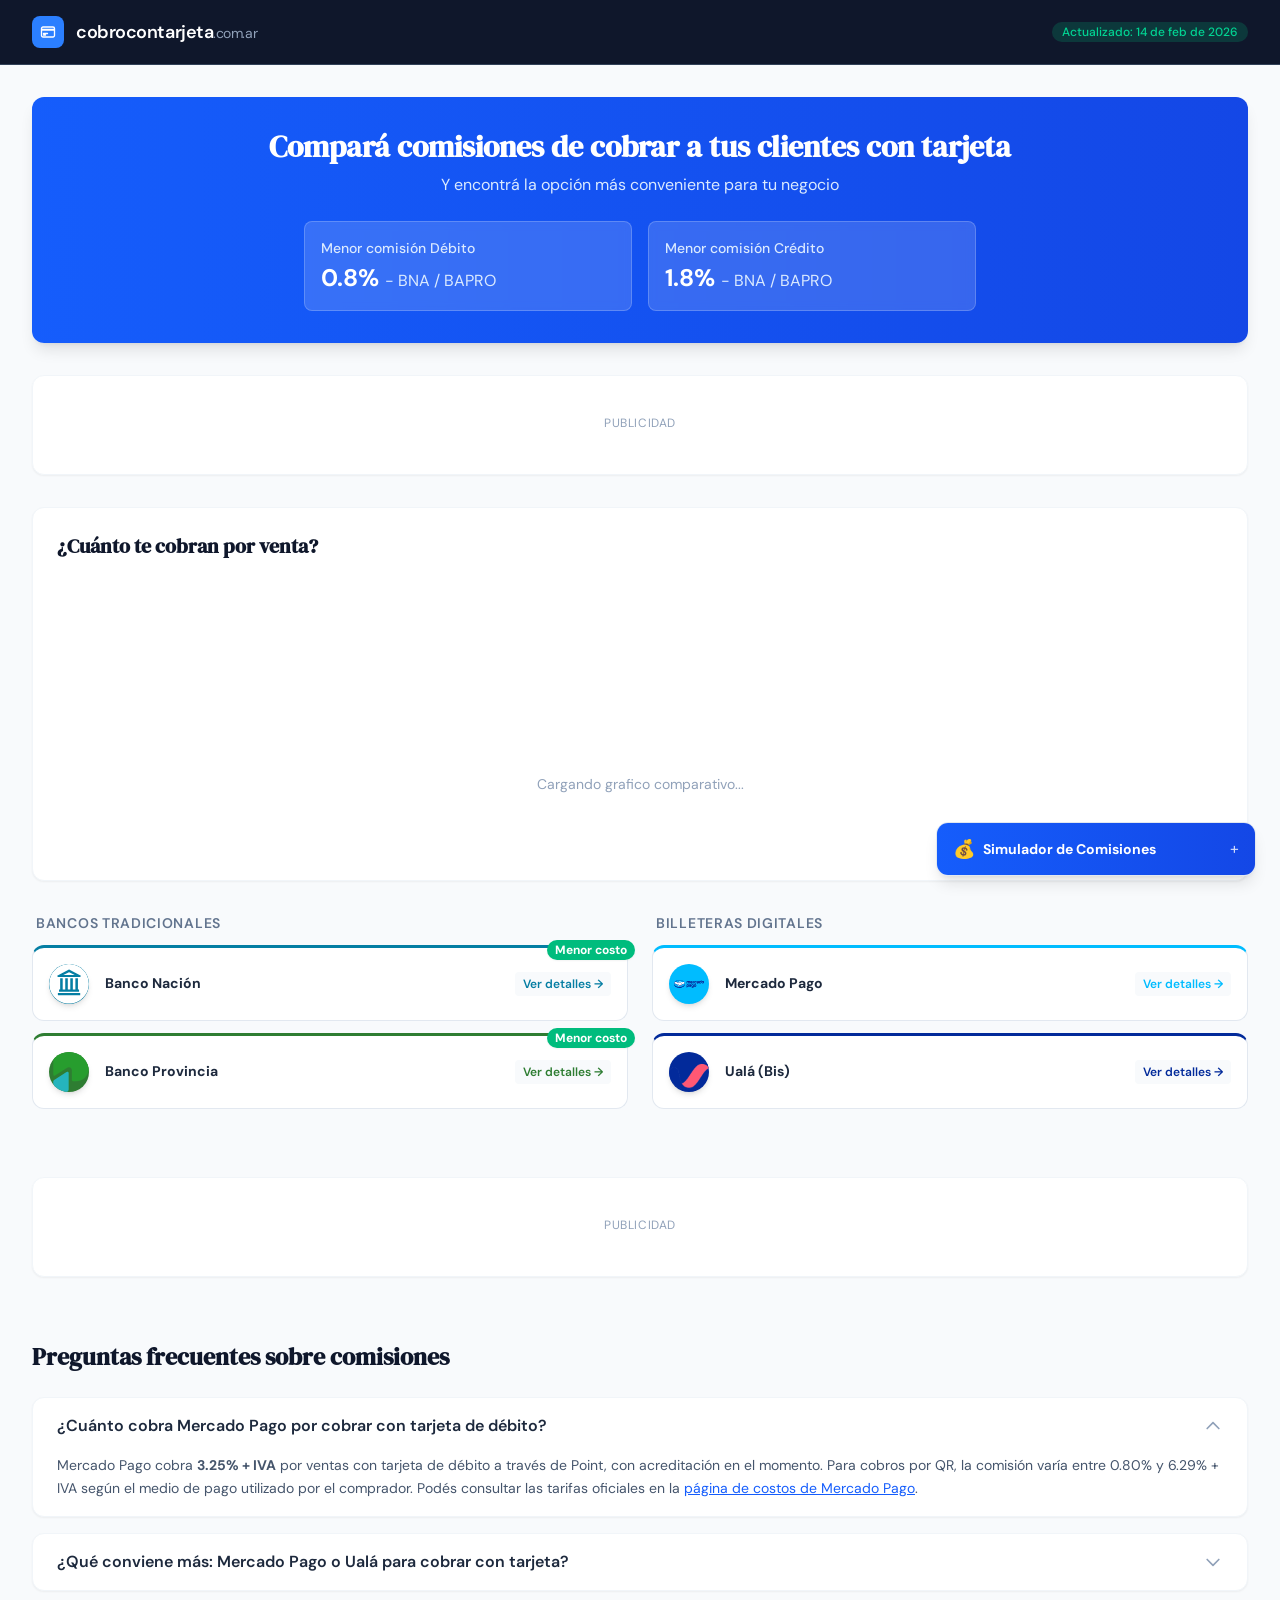
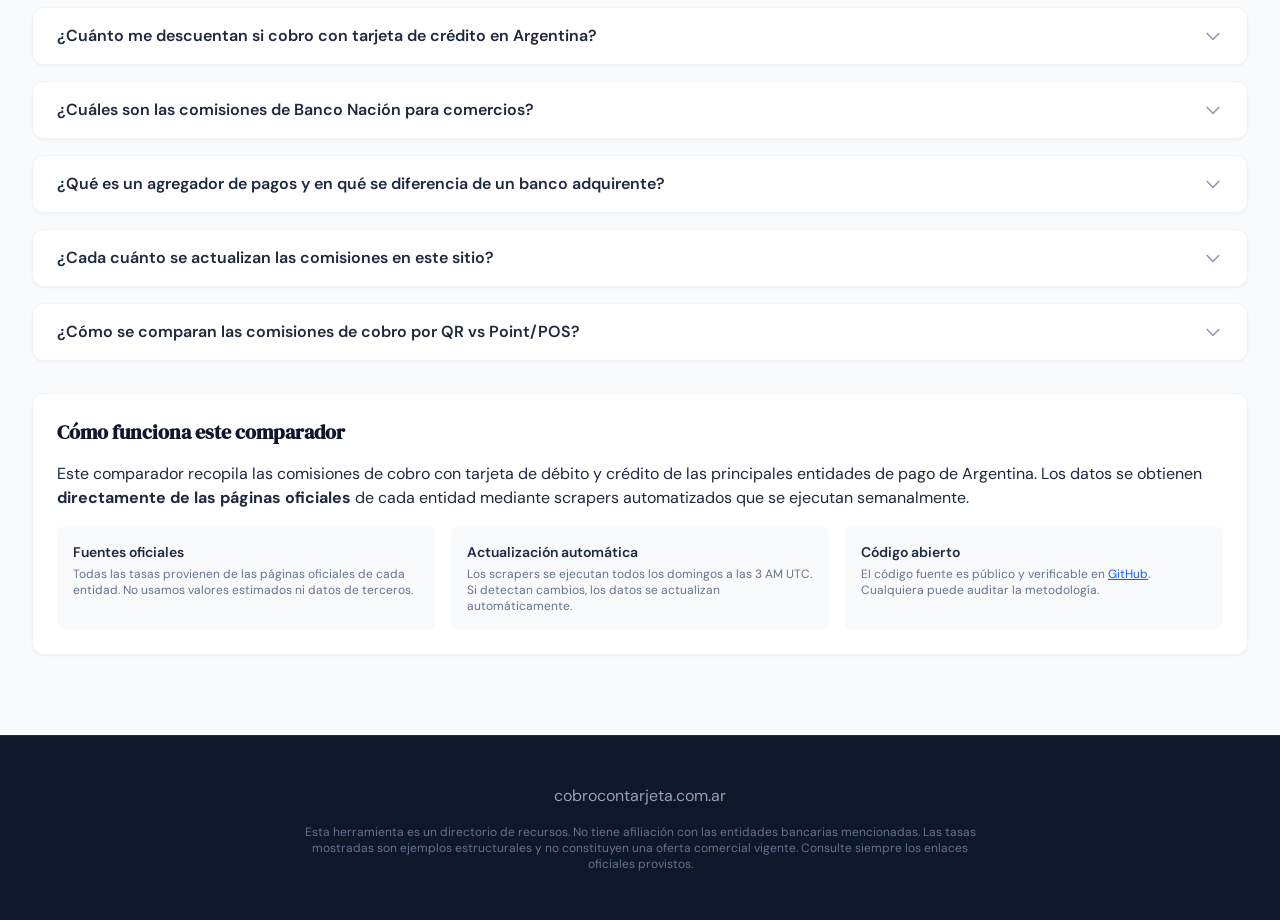
==== commit d62e7e1a: "improve wording" ====
--- a/index.html
+++ b/index.html
@@ -460,7 +460,7 @@
                             <path stroke-linecap="round" stroke-linejoin="round" d="M2.25 8.25h19.5M2.25 9h19.5m-16.5 5.25h6m-6 2.25h3m-3.75 3h15a2.25 2.25 0 0 0 2.25-2.25V6.75A2.25 2.25 0 0 0 19.5 4.5h-15a2.25 2.25 0 0 0-2.25 2.25v10.5A2.25 2.25 0 0 0 4.5 19.5Z" />
                         </svg>
                     </div>
-                    <span class="font-semibold text-lg tracking-tight text-white">Cobro con Tarjeta<span class="text-slate-400 font-normal text-sm">.com.ar</span></span>
+                    <span class="font-semibold text-lg tracking-tight text-white">cobrocontarjeta<span class="text-slate-400 font-normal text-sm">.com.ar</span></span>
                 </div>
                 <div class="flex items-center space-x-4">
                     <time id="globalLastUpdated" datetime=""
@@ -477,8 +477,8 @@
 
         <!-- Hero Section -->
         <section id="heroSection" class="bg-gradient-to-r from-blue-600 to-blue-700 rounded-xl p-8 shadow-lg text-white animate-entrance" style="animation-delay: 0.05s; opacity: 0;">
-            <h1 class="text-2xl md:text-3xl font-bold mb-2 text-center">Compará comisiones de cobro con tarjeta</h1>
-            <p class="text-blue-100 mb-6 max-w-2xl text-center mx-auto">Encontrá la opción más conveniente para tu negocio</p>
+            <h1 class="text-2xl md:text-3xl font-bold mb-2 text-center">Compará comisiones de cobrar a tus clientes con tarjeta</h1>
+            <p class="text-blue-100 mb-6 max-w-2xl text-center mx-auto">Y encontrá la opción más conveniente para tu negocio</p>
             <div class="grid grid-cols-1 sm:grid-cols-2 gap-4 max-w-2xl mx-auto">
                 <div class="bg-white/15 backdrop-blur-xs rounded-lg p-4 border border-white/20">
                     <p class="text-blue-100 text-sm font-medium mb-1">Menor comisión Débito</p>
@@ -870,7 +870,7 @@
 
     <footer class="bg-slate-900 text-slate-400 py-12 mt-12 border-t border-slate-800">
         <div class="max-w-7xl mx-auto px-4 text-center">
-            <p class="mb-4">Cobro con Tarjeta Argentina</p>
+            <p class="mb-4">cobrocontarjeta.com.ar</p>
             <p class="text-xs text-slate-500 max-w-2xl mx-auto">
                 Esta herramienta es un directorio de recursos. No tiene afiliación con las entidades bancarias
                 mencionadas.
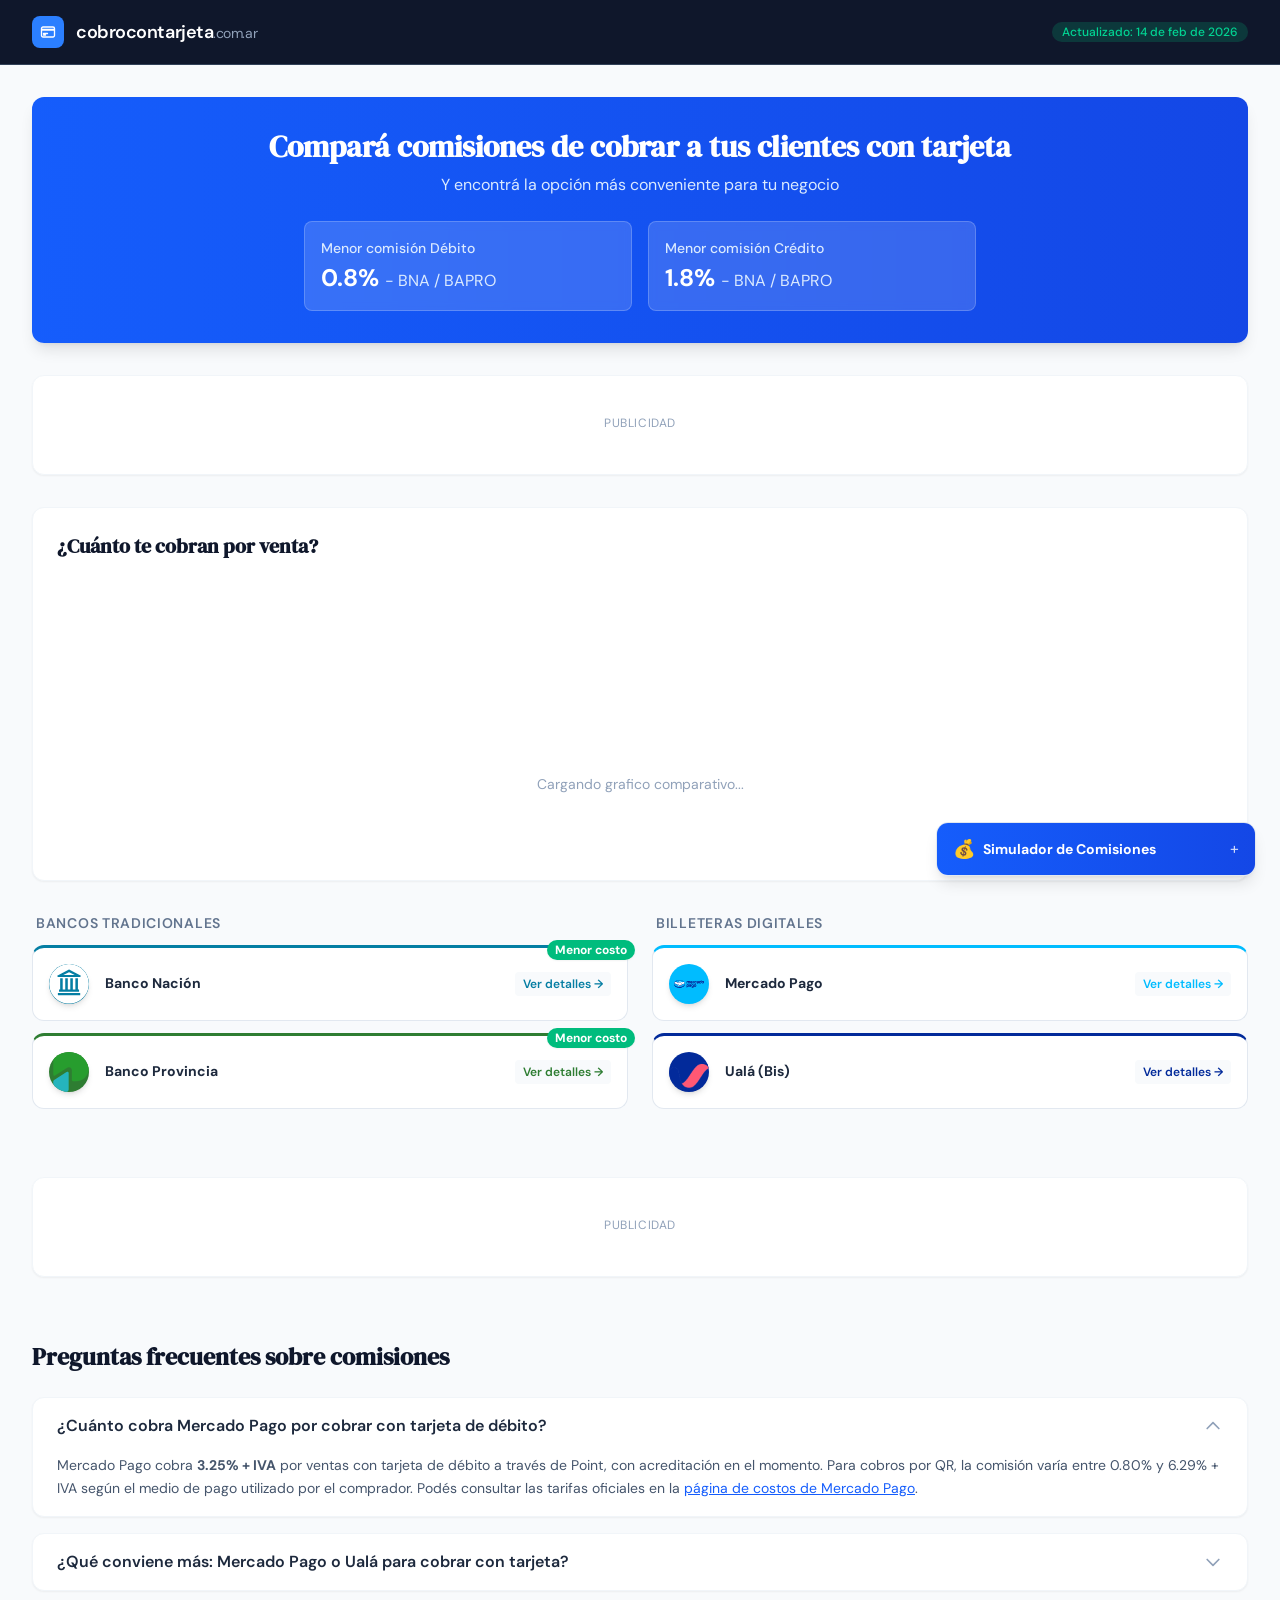
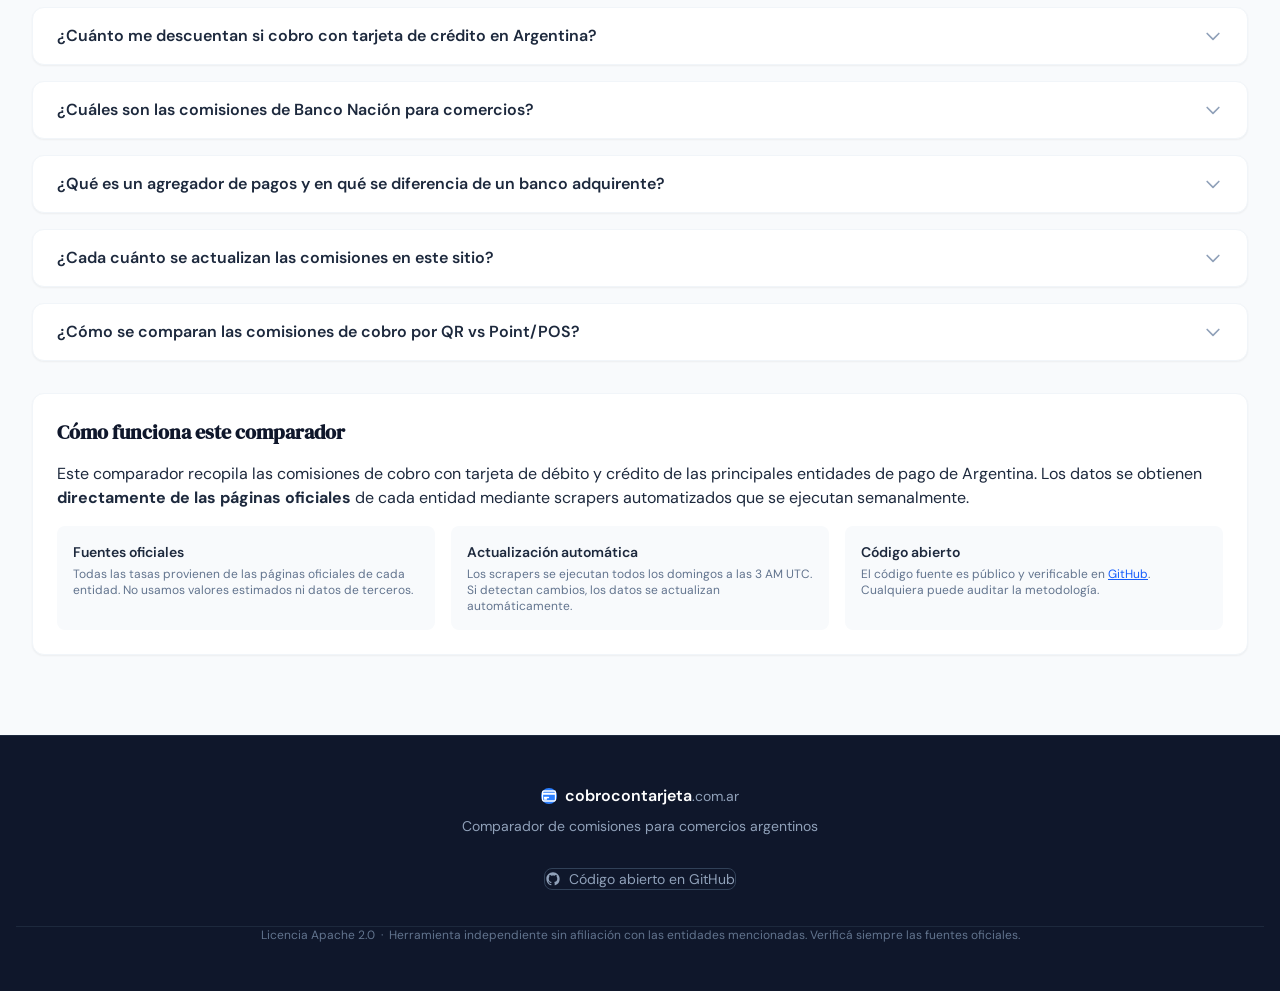
==== commit dc1e6f6e: "Redesign footer with brand zone, GitHub CTA, and trimmed disclaimer Replaces the placeholder footer " ====
--- a/index.html
+++ b/index.html
@@ -869,14 +869,41 @@
     </section>
 
     <footer class="bg-slate-900 text-slate-400 py-12 mt-12 border-t border-slate-800">
-        <div class="max-w-7xl mx-auto px-4 text-center">
-            <p class="mb-4">cobrocontarjeta.com.ar</p>
-            <p class="text-xs text-slate-500 max-w-2xl mx-auto">
-                Esta herramienta es un directorio de recursos. No tiene afiliación con las entidades bancarias
-                mencionadas.
-                Las tasas mostradas son ejemplos estructurales y no constituyen una oferta comercial vigente.
-                Consulte siempre los enlaces oficiales provistos.
-            </p>
+        <div class="max-w-3xl mx-auto px-4 text-center space-y-8">
+
+            <!-- Brand -->
+            <div>
+                <div class="flex items-center justify-center gap-2 mb-2">
+                    <div class="w-7 h-7 bg-blue-500 rounded-lg flex items-center justify-center text-white flex-shrink-0">
+                        <svg xmlns="http://www.w3.org/2000/svg" fill="none" viewBox="0 0 24 24" stroke-width="2" stroke="currentColor" class="w-4 h-4">
+                            <path stroke-linecap="round" stroke-linejoin="round" d="M2.25 8.25h19.5M2.25 9h19.5m-16.5 5.25h6m-6 2.25h3m-3.75 3h15a2.25 2.25 0 0 0 2.25-2.25V6.75A2.25 2.25 0 0 0 19.5 4.5h-15a2.25 2.25 0 0 0-2.25 2.25v10.5A2.25 2.25 0 0 0 4.5 19.5Z" />
+                        </svg>
+                    </div>
+                    <span class="font-semibold text-white">cobrocontarjeta<span class="text-slate-400 font-normal text-sm">.com.ar</span></span>
+                </div>
+                <p class="text-sm text-slate-400">Comparador de comisiones para comercios argentinos</p>
+            </div>
+
+            <!-- GitHub CTA -->
+            <div>
+                <a href="https://github.com/jrusco/monitor-comisiones-bancarias"
+                   target="_blank" rel="noopener"
+                   class="inline-flex items-center gap-2 px-5 py-2.5 bg-slate-800 hover:bg-slate-700 text-slate-300 hover:text-white rounded-lg transition-colors text-sm border border-slate-700">
+                    <svg class="w-4 h-4" viewBox="0 0 24 24" fill="currentColor" aria-hidden="true">
+                        <path d="M12 2C6.477 2 2 6.484 2 12.017c0 4.425 2.865 8.18 6.839 9.504.5.092.682-.217.682-.483 0-.237-.008-.868-.013-1.703-2.782.605-3.369-1.343-3.369-1.343-.454-1.158-1.11-1.466-1.11-1.466-.908-.62.069-.608.069-.608 1.003.07 1.531 1.032 1.531 1.032.892 1.53 2.341 1.088 2.91.832.092-.647.35-1.088.636-1.338-2.22-.253-4.555-1.113-4.555-4.951 0-1.093.39-1.988 1.029-2.688-.103-.253-.446-1.272.098-2.65 0 0 .84-.27 2.75 1.026A9.564 9.564 0 0112 6.844c.85.004 1.705.115 2.504.337 1.909-1.296 2.747-1.027 2.747-1.027.546 1.379.202 2.398.1 2.651.64.7 1.028 1.595 1.028 2.688 0 3.848-2.339 4.695-4.566 4.943.359.309.678.92.678 1.855 0 1.338-.012 2.419-.012 2.747 0 .268.18.58.688.482A10.019 10.019 0 0022 12.017C22 6.484 17.522 2 12 2z"/>
+                    </svg>
+                    Código abierto en GitHub
+                </a>
+            </div>
+
+            <!-- Bottom bar -->
+            <div class="border-t border-slate-800 pt-6">
+                <p class="text-xs text-slate-500">
+                    Licencia Apache 2.0 &nbsp;·&nbsp;
+                    Herramienta independiente sin afiliación con las entidades mencionadas. Verificá siempre las fuentes oficiales.
+                </p>
+            </div>
+
         </div>
     </footer>
 
